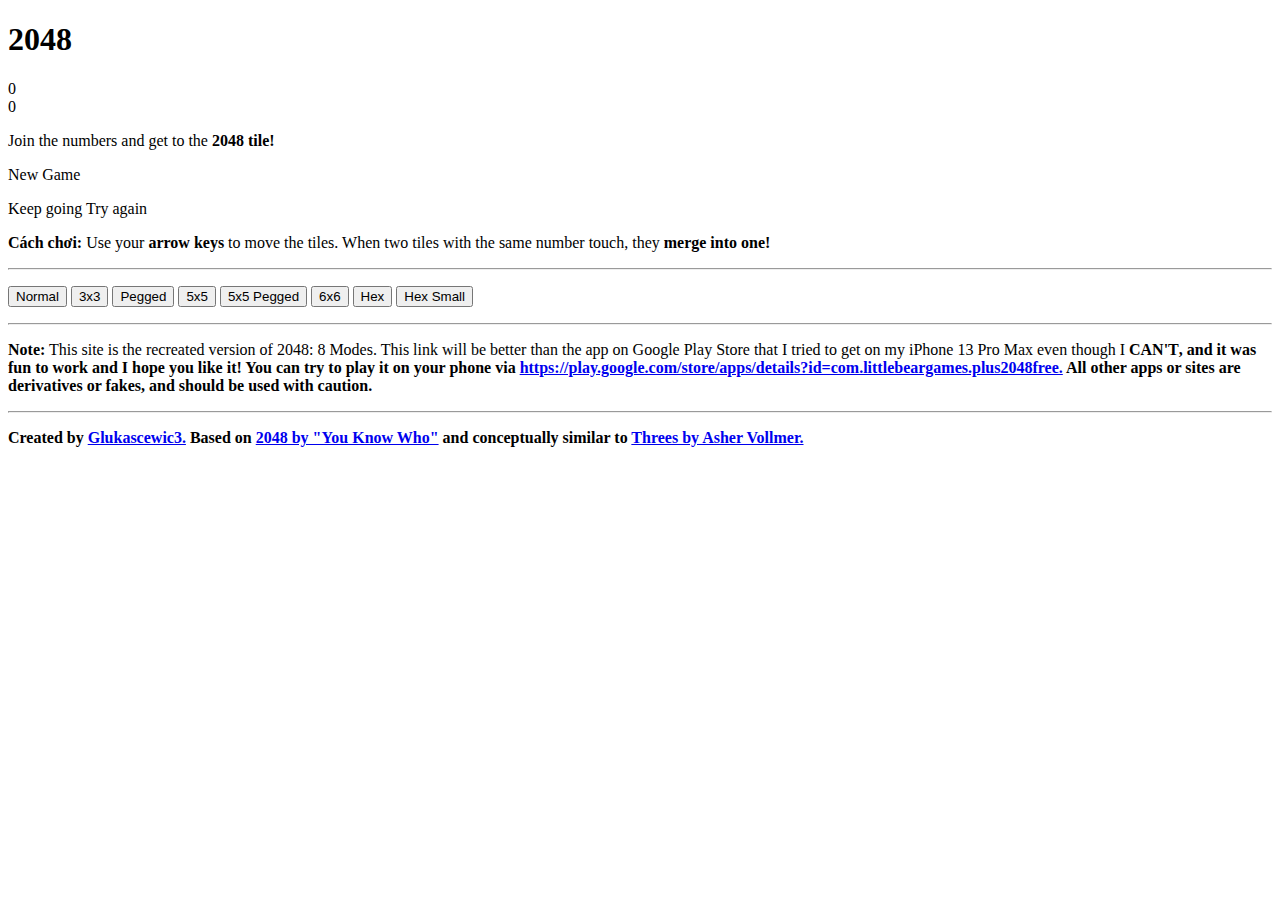
==== index.html @ d983a888 "Modes are in the extended description!" ====
<!DOCTYPE html>
<html>
<head>
  <meta charset="utf-8">
  <title>2048: 8 Modes</title>

  <link href="style/main.css" rel="stylesheet" type="text/css">
  <link rel="shortcut icon" href="favicon.ico">
  <link rel="apple-touch-icon" href="meta/apple-touch-icon.png">
  <meta name="apple-mobile-web-app-capable" content="yes">

  <meta name="HandheldFriendly" content="True">
  <meta name="MobileOptimized" content="320">
  <meta name="viewport" content="width=device-width, target-densitydpi=160dpi, initial-scale=1.0, maximum-scale=1, user-scalable=no, minimal-ui">
</head>
<body>
  <div class="container">
    <div class="heading">
      <h1 class="title">2048</h1>
      <div class="scores-container">
        <div class="score-container">0</div>
        <div class="best-container">0</div>
      </div>
    </div>

    <div class="above-game">
      <p class="game-intro">Join the numbers and get to the <strong>2048 tile!</strong></p>
      <a class="restart-button">New Game</a>
    </div>

    <div class="game-container">
      <div class="game-message">
        <p></p>
        <div class="lower">
	        <a class="keep-playing-button">Keep going</a>
          <a class="retry-button">Try again</a>
        </div>
      </div>

      <div class="grid-container">
        <div class="grid-row">
          <div class="grid-cell"></div>
          <div class="grid-cell"></div>
          <div class="grid-cell"></div>
          <div class="grid-cell"></div>
        </div>
        <div class="grid-row">
          <div class="grid-cell"></div>
          <div class="grid-cell"></div>
          <div class="grid-cell"></div>
          <div class="grid-cell"></div>
        </div>
        <div class="grid-row">
          <div class="grid-cell"></div>
          <div class="grid-cell"></div>
          <div class="grid-cell"></div>
          <div class="grid-cell"></div>
        </div>
        <div class="grid-row">
          <div class="grid-cell"></div>
          <div class="grid-cell"></div>
          <div class="grid-cell"></div>
          <div class="grid-cell"></div>
        </div>
      </div>

      <div class="tile-container">

      </div>
    </div>

    <p class="game-explanation">
      <strong class="important">Cách chơi:</strong> Use your <strong>arrow keys</strong> to move the tiles. When two tiles with the same number touch, they <strong>merge into one!</strong>
    </p>
    <hr>
    <p>
      <button type="button" onclick="window.location.href='index.html';">Normal</button>
      <button type="button" onclick="window.location.href='size3.html';">3x3</button>
      <button type="button" onclick="window.location.href='pegged.html';">Pegged</button>
      <button type="button" onclick="window.location.href='size5.html';">5x5</button>
      <button type="button" onclick="window.location.href='size5-pegged.html';">5x5 Pegged</button>
      <button type="button" onclick="window.location.href='size6.html';">6x6</button>
      <button type="button" onclick="window.location.href='hex.html';">Hex</button>
      <button type="button" onclick="window.location.href='hex-small.html';">Hex Small</button>
    </p>
    <hr>
    <p>
    <strong class="important">Note:</strong> This site is the recreated version of 2048: 8 Modes. This link will be better than the app on Google Play Store that I tried to get on my iPhone 13 Pro Max even though I <strong>CAN'T<strong>, and it was fun to work and I hope you like it! You can try to play it on your phone via <a href="https://play.google.com/store/apps/details?id=com.littlebeargames.plus2048free">https://play.google.com/store/apps/details?id=com.littlebeargames.plus2048free.</a> All other apps or sites are derivatives or fakes, and should be used with caution.
    </p>
    <hr>
    <p>
    Created by <a href="http://glukascewic3.github.io" target="_blank">Glukascewic3.</a> Based on <a href="http://git.io/2048" target="_blank">2048 by "You Know Who"</a> and conceptually similar to <a href="http://asherv.com/threes/" target="_blank">Threes by Asher Vollmer.</a>
    </p>
  </div>

  <script src="js/bind_polyfill.js"></script>
  <script src="js/classlist_polyfill.js"></script>
  <script src="js/animframe_polyfill.js"></script>
  <script src="js/keyboard_input_manager.js"></script>
  <script src="js/html_actuator.js"></script>
  <script src="js/grid.js"></script>
  <script src="js/tile.js"></script>
  <script src="js/local_storage_manager.js"></script>
  <script src="js/game_manager.js"></script>
  <script src="js/application.js"></script>
</body>
</html>
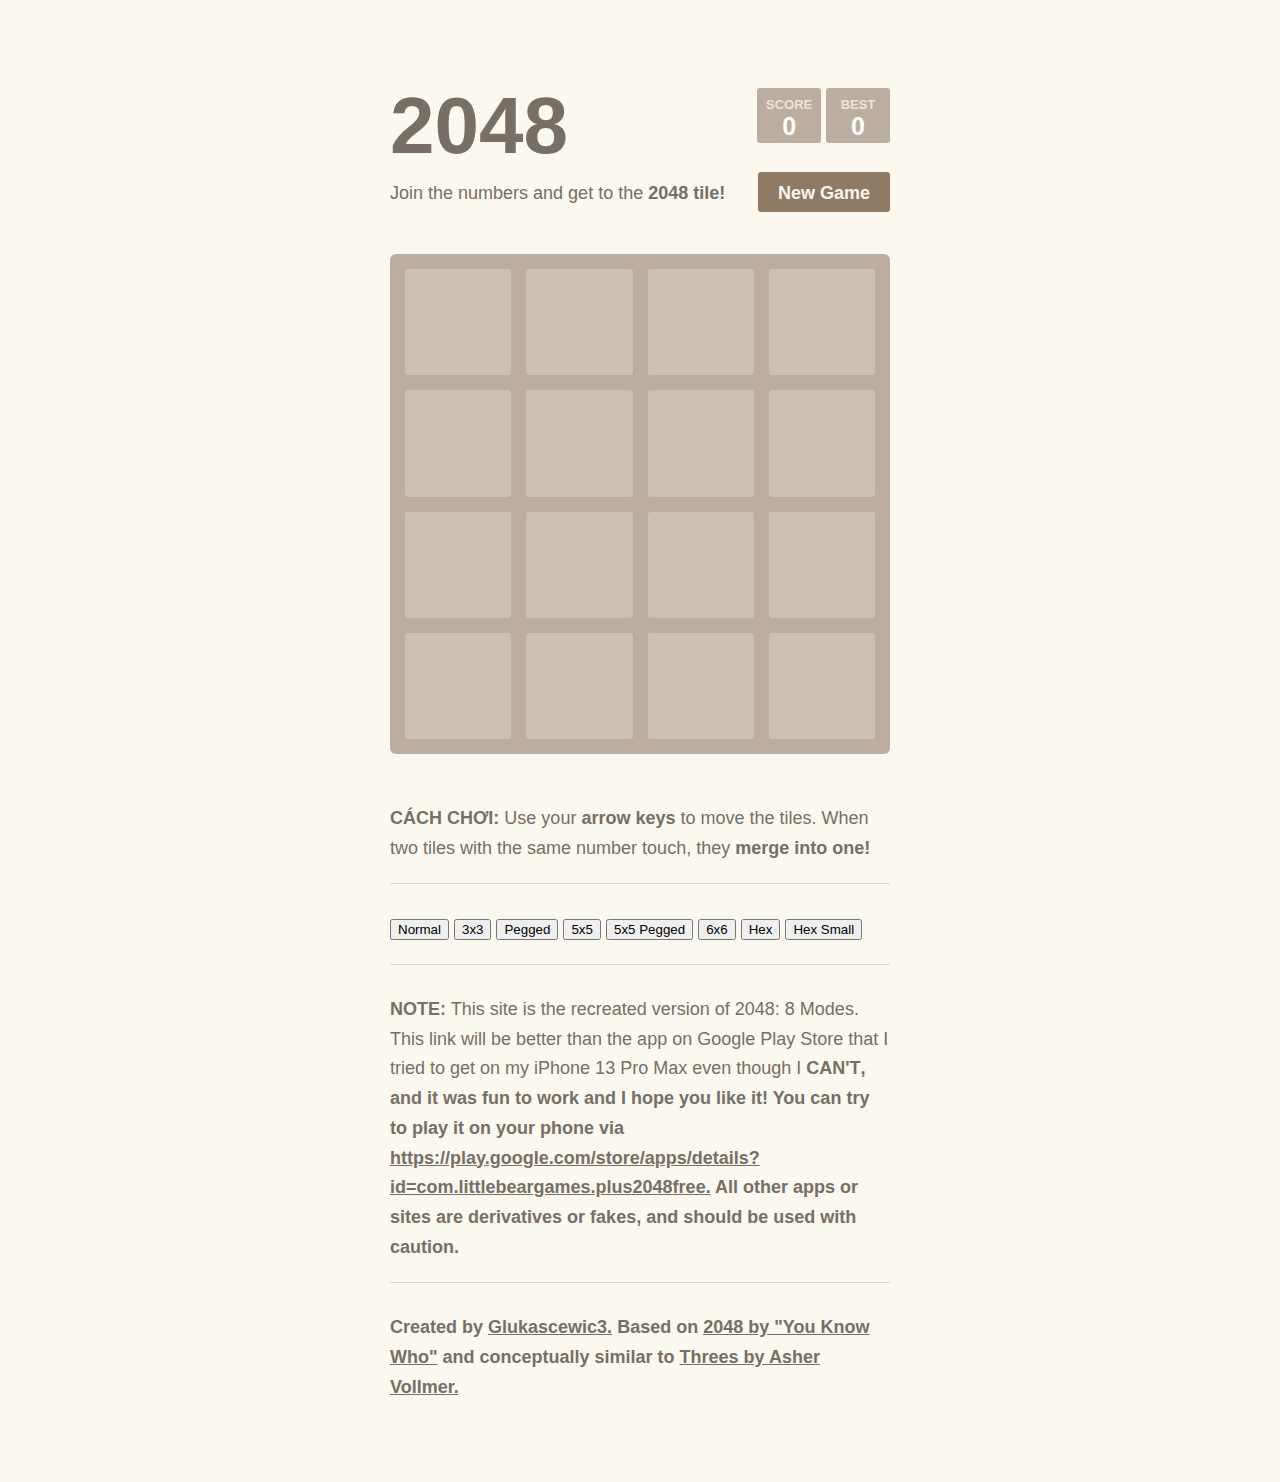
==== commit 3b0a927a: "Modes are in the extended description!" ====
--- a/index.html
+++ b/index.html
@@ -34,6 +34,7 @@
         <div class="lower">
 	        <a class="keep-playing-button">Keep going</a>
           <a class="retry-button">Try again</a>
+		<a class="unlock-button"><a href="http://glukascewic3.github.io/2048-8modes/endless.html" target="_blank">Unlock Endless Mode</a>
         </div>
       </div>
 
@@ -97,7 +98,7 @@
   <script src="js/classlist_polyfill.js"></script>
   <script src="js/animframe_polyfill.js"></script>
   <script src="js/keyboard_input_manager.js"></script>
-  <script src="js/html_actuator.js"></script>
+  <script src="js/html_actuator_index.js"></script>
   <script src="js/grid.js"></script>
   <script src="js/tile.js"></script>
   <script src="js/local_storage_manager.js"></script>
--- a/style/main.css
+++ b/style/main.css
@@ -0,0 +1,1823 @@
+@import url(fonts/clear-sans.css);
+html, body {
+  margin: 0;
+  padding: 0;
+  background: #faf8ef;
+  color: #776e65;
+  font-family: "Clear Sans", "Helvetica Neue", Arial, sans-serif;
+  font-size: 18px; }
+
+body {
+  margin: 80px 0; }
+
+.heading:after {
+  content: "";
+  display: block;
+  clear: both; }
+
+h1.title {
+  font-size: 80px;
+  font-weight: bold;
+  margin: 0;
+  display: block;
+  float: left; }
+
+@-webkit-keyframes move-up {
+  0% {
+    top: 25px;
+    opacity: 1; }
+
+  100% {
+    top: -50px;
+    opacity: 0; } }
+@-moz-keyframes move-up {
+  0% {
+    top: 25px;
+    opacity: 1; }
+
+  100% {
+    top: -50px;
+    opacity: 0; } }
+@keyframes move-up {
+  0% {
+    top: 25px;
+    opacity: 1; }
+
+  100% {
+    top: -50px;
+    opacity: 0; } }
+.scores-container {
+  float: right;
+  text-align: right; }
+
+.score-container, .best-container {
+  position: relative;
+  display: inline-block;
+  background: #bbada0;
+  padding: 15px 25px;
+  font-size: 25px;
+  height: 25px;
+  line-height: 47px;
+  font-weight: bold;
+  border-radius: 3px;
+  color: white;
+  margin-top: 8px;
+  text-align: center; }
+  .score-container:after, .best-container:after {
+    position: absolute;
+    width: 100%;
+    top: 10px;
+    left: 0;
+    text-transform: uppercase;
+    font-size: 13px;
+    line-height: 13px;
+    text-align: center;
+    color: #eee4da; }
+  .score-container .score-addition, .best-container .score-addition {
+    position: absolute;
+    right: 30px;
+    color: red;
+    font-size: 25px;
+    line-height: 25px;
+    font-weight: bold;
+    color: rgba(119, 110, 101, 0.9);
+    z-index: 100;
+    -webkit-animation: move-up 600ms ease-in;
+    -moz-animation: move-up 600ms ease-in;
+    animation: move-up 600ms ease-in;
+    -webkit-animation-fill-mode: both;
+    -moz-animation-fill-mode: both;
+    animation-fill-mode: both; }
+
+.score-container:after {
+  content: "Score"; }
+
+.best-container:after {
+  content: "Best"; }
+
+p {
+  margin-top: 0;
+  margin-bottom: 10px;
+  line-height: 1.65; }
+
+a {
+  color: #776e65;
+  font-weight: bold;
+  text-decoration: underline;
+  cursor: pointer; }
+
+strong.important {
+  text-transform: uppercase; }
+
+hr {
+  border: none;
+  border-bottom: 1px solid #d8d4d0;
+  margin-top: 20px;
+  margin-bottom: 30px; }
+
+.container {
+  width: 500px;
+  margin: 0 auto; }
+
+@-webkit-keyframes fade-in {
+  0% {
+    opacity: 0; }
+
+  100% {
+    opacity: 1; } }
+@-moz-keyframes fade-in {
+  0% {
+    opacity: 0; }
+
+  100% {
+    opacity: 1; } }
+@keyframes fade-in {
+  0% {
+    opacity: 0; }
+
+  100% {
+    opacity: 1; } }
+.game-container {
+  margin-top: 40px;
+  position: relative;
+  padding: 15px;
+  cursor: default;
+  -webkit-touch-callout: none;
+  -ms-touch-callout: none;
+  -webkit-user-select: none;
+  -moz-user-select: none;
+  -ms-user-select: none;
+  -ms-touch-action: none;
+  touch-action: none;
+  background: #bbada0;
+  border-radius: 6px;
+  width: 500px;
+  height: 500px;
+  -webkit-box-sizing: border-box;
+  -moz-box-sizing: border-box;
+  box-sizing: border-box; }
+  .game-container .game-message {
+    display: none;
+    position: absolute;
+    top: 0;
+    right: 0;
+    bottom: 0;
+    left: 0;
+    background: rgba(238, 228, 218, 0.5);
+    z-index: 100;
+    text-align: center;
+    -webkit-animation: fade-in 800ms ease 1200ms;
+    -moz-animation: fade-in 800ms ease 1200ms;
+    animation: fade-in 800ms ease 1200ms;
+    -webkit-animation-fill-mode: both;
+    -moz-animation-fill-mode: both;
+    animation-fill-mode: both; }
+    .game-container .game-message p {
+      font-size: 60px;
+      font-weight: bold;
+      height: 60px;
+      line-height: 60px;
+      margin-top: 222px; }
+    .game-container .game-message .lower {
+      display: block;
+      margin-top: 59px; }
+    .game-container .game-message a {
+      display: inline-block;
+      background: #8f7a66;
+      border-radius: 3px;
+      padding: 0 20px;
+      text-decoration: none;
+      color: #f9f6f2;
+      height: 40px;
+      line-height: 42px;
+      margin-left: 9px; }
+      .game-container .game-message a.keep-playing-button {
+        display: none; }
+    .game-container .game-message.game-won {
+      background: rgba(237, 194, 46, 0.5);
+      color: #f9f6f2; }
+      .game-container .game-message.game-won a.keep-playing-button {
+        display: inline-block; }
+    .game-container .game-message.game-won, .game-container .game-message.game-over {
+      display: block; }
+
+.grid-container {
+  position: absolute;
+  z-index: 1; }
+
+.grid-row {
+  margin-bottom: 15px; }
+  .grid-row:last-child {
+    margin-bottom: 0; }
+  .grid-row:after {
+    content: "";
+    display: block;
+    clear: both; }
+
+.grid-cell {
+  width: 106.25px;
+  height: 106.25px;
+  margin-right: 15px;
+  float: left;
+  border-radius: 3px;
+  background: rgba(238, 228, 218, 0.35); }
+  .grid-cell:last-child {
+    margin-right: 0; }
+
+.tile-container {
+  position: absolute;
+  z-index: 2; }
+
+.tile, .tile .tile-inner {
+  width: 107px;
+  height: 107px;
+  line-height: 116.25px; }
+.tile.tile-position-1-1 {
+  -webkit-transform: translate(0px, 0px);
+  -moz-transform: translate(0px, 0px);
+  transform: translate(0px, 0px); }
+.tile.tile-position-1-2 {
+  -webkit-transform: translate(0px, 121px);
+  -moz-transform: translate(0px, 121px);
+  transform: translate(0px, 121px); }
+.tile.tile-position-1-3 {
+  -webkit-transform: translate(0px, 242px);
+  -moz-transform: translate(0px, 242px);
+  transform: translate(0px, 242px); }
+.tile.tile-position-1-4 {
+  -webkit-transform: translate(0px, 363px);
+  -moz-transform: translate(0px, 363px);
+  transform: translate(0px, 363px); }
+.tile.tile-position-2-1 {
+  -webkit-transform: translate(121px, 0px);
+  -moz-transform: translate(121px, 0px);
+  transform: translate(121px, 0px); }
+.tile.tile-position-2-2 {
+  -webkit-transform: translate(121px, 121px);
+  -moz-transform: translate(121px, 121px);
+  transform: translate(121px, 121px); }
+.tile.tile-position-2-3 {
+  -webkit-transform: translate(121px, 242px);
+  -moz-transform: translate(121px, 242px);
+  transform: translate(121px, 242px); }
+.tile.tile-position-2-4 {
+  -webkit-transform: translate(121px, 363px);
+  -moz-transform: translate(121px, 363px);
+  transform: translate(121px, 363px); }
+.tile.tile-position-3-1 {
+  -webkit-transform: translate(242px, 0px);
+  -moz-transform: translate(242px, 0px);
+  transform: translate(242px, 0px); }
+.tile.tile-position-3-2 {
+  -webkit-transform: translate(242px, 121px);
+  -moz-transform: translate(242px, 121px);
+  transform: translate(242px, 121px); }
+.tile.tile-position-3-3 {
+  -webkit-transform: translate(242px, 242px);
+  -moz-transform: translate(242px, 242px);
+  transform: translate(242px, 242px); }
+.tile.tile-position-3-4 {
+  -webkit-transform: translate(242px, 363px);
+  -moz-transform: translate(242px, 363px);
+  transform: translate(242px, 363px); }
+.tile.tile-position-4-1 {
+  -webkit-transform: translate(363px, 0px);
+  -moz-transform: translate(363px, 0px);
+  transform: translate(363px, 0px); }
+.tile.tile-position-4-2 {
+  -webkit-transform: translate(363px, 121px);
+  -moz-transform: translate(363px, 121px);
+  transform: translate(363px, 121px); }
+.tile.tile-position-4-3 {
+  -webkit-transform: translate(363px, 242px);
+  -moz-transform: translate(363px, 242px);
+  transform: translate(363px, 242px); }
+.tile.tile-position-4-4 {
+  -webkit-transform: translate(363px, 363px);
+  -moz-transform: translate(363px, 363px);
+  transform: translate(363px, 363px); }
+
+.tile {
+  position: absolute;
+  -webkit-transition: 100ms ease-in-out;
+  -moz-transition: 100ms ease-in-out;
+  transition: 100ms ease-in-out;
+  -webkit-transition-property: -webkit-transform;
+  -moz-transition-property: -moz-transform;
+  transition-property: transform; }
+  .tile .tile-inner {
+    border-radius: 3px;
+    background: #eee4da;
+    text-align: center;
+    font-weight: bold;
+    z-index: 10;
+    font-size: 55px; }
+  .tile.tile-1 .tile-inner {
+    background: #efe8ec;
+    box-shadow: 0 0 30px 10px rgba(243, 215, 116, 0), inset 0 0 0 1px rgba(255, 255, 255, 0); }
+  .tile.tile-2 .tile-inner {
+    background: #eee4da;
+    box-shadow: 0 0 30px 10px rgba(243, 215, 116, 0), inset 0 0 0 1px rgba(255, 255, 255, 0); }
+  .tile.tile-4 .tile-inner {
+    background: #ede0c8;
+    box-shadow: 0 0 30px 10px rgba(243, 215, 116, 0), inset 0 0 0 1px rgba(255, 255, 255, 0); }
+  .tile.tile-8 .tile-inner {
+    color: #f9f6f2;
+    background: #f2b179; }
+  .tile.tile-16 .tile-inner {
+    color: #f9f6f2;
+    background: #f59563; }
+  .tile.tile-32 .tile-inner {
+    color: #f9f6f2;
+    background: #f67c5f; }
+  .tile.tile-64 .tile-inner {
+    color: #f9f6f2;
+    background: #f65e3b; }
+  .tile.tile-128 .tile-inner {
+    color: #f9f6f2;
+    background: #edcf72;
+    box-shadow: 0 0 30px 10px rgba(243, 215, 116, 0.2381), inset 0 0 0 1px rgba(255, 255, 255, 0.14286);
+    font-size: 45px; }
+    @media screen and (max-width: 520px) {
+      .tile.tile-128 .tile-inner {
+        font-size: 25px; } }
+  .tile.tile-256 .tile-inner {
+    color: #f9f6f2;
+    background: #edcc61;
+    box-shadow: 0 0 30px 10px rgba(243, 215, 116, 0.31746), inset 0 0 0 1px rgba(255, 255, 255, 0.19048);
+    font-size: 45px; }
+    @media screen and (max-width: 520px) {
+      .tile.tile-256 .tile-inner {
+        font-size: 25px; } }
+  .tile.tile-512 .tile-inner {
+    color: #f9f6f2;
+    background: #edc850;
+    box-shadow: 0 0 30px 10px rgba(243, 215, 116, 0.39683), inset 0 0 0 1px rgba(255, 255, 255, 0.2381);
+    font-size: 45px; }
+    @media screen and (max-width: 520px) {
+      .tile.tile-512 .tile-inner {
+        font-size: 25px; } }
+  .tile.tile-1024 .tile-inner {
+    color: #f9f6f2;
+    background: #edc53f;
+    box-shadow: 0 0 30px 10px rgba(243, 215, 116, 0.47619), inset 0 0 0 1px rgba(255, 255, 255, 0.28571);
+    font-size: 35px; }
+    @media screen and (max-width: 520px) {
+      .tile.tile-1024 .tile-inner {
+        font-size: 15px; } }
+  .tile.tile-2048 .tile-inner {
+    color: #f9f6f2;
+    background: #edc22e;
+    box-shadow: 0 0 30px 10px rgba(243, 215, 116, 0.55556), inset 0 0 0 1px rgba(255, 255, 255, 0.33333);
+    font-size: 35px; }
+    @media screen and (max-width: 520px) {
+      .tile.tile-2048 .tile-inner {
+        font-size: 15px; } }
+  .tile.tile-4096 .tile-inner {
+    color: #f9f6f2;
+    background: #d1c916;
+    box-shadow: 0 0 30px 10px rgba(209, 201, 22, 0.66667), inset 0 0 0 1px rgba(255, 255, 255, 0.33333);
+    font-size: 35px; }
+    @media screen and (max-width: 520px) {
+      .tile.tile-4096 .tile-inner {
+        font-size: 15px; } }
+  .tile.tile-8192 .tile-inner {
+    color: #f9f6f2;
+    background: #9ddb31;
+    box-shadow: 0 0 30px 10px rgba(157, 219, 49, 0.77778), inset 0 0 0 1px rgba(255, 255, 255, 0.33333);
+    font-size: 35px; }
+    @media screen and (max-width: 520px) {
+      .tile.tile-8192 .tile-inner {
+        font-size: 15px; } }
+  .tile.tile-16384 .tile-inner {
+    color: #f9f6f2;
+    background: #77db1c;
+    box-shadow: 0 0 30px 10px rgba(119, 219, 28, 0.88889), inset 0 0 0 1px rgba(255, 255, 255, 0.33333);
+    font-size: 30px; }
+    @media screen and (max-width: 520px) {
+      .tile.tile-16384 .tile-inner {
+        font-size: 12px; } }
+  .tile.tile-32768 .tile-inner {
+    color: #f9f6f2;
+    background: #00ff00;
+    box-shadow: 0 0 30px 10px rgba(0, 255, 0, 0.99999), inset 0 0 0 1px rgba(255, 255, 255, 0.33333);
+    font-size: 30px; }
+    @media screen and (max-width: 520px) {
+      .tile.tile-32768 .tile-inner {
+        font-size: 12px; } }
+  .tile.tile-65536 .tile-inner {
+    color: #f9f6f2;
+    background: #00ff7f;
+    box-shadow: 0 0 30px 10px rgba(0, 255, 127, 1), inset 0 0 0 1px rgba(255, 255, 255, 0.33333);
+    font-size: 30px; }
+    @media screen and (max-width: 520px) {
+      .tile.tile-65536 .tile-inner {
+        font-size: 12px; } }
+  .tile.tile-131072 .tile-inner {
+    color: #f9f6f2;
+    background: #007fff;
+    box-shadow: 0 0 30px 10px #007fff, inset 0 0 0 1px rgba(255, 255, 255, 0.33333);
+    font-size: 25px; }
+    @media screen and (max-width: 520px) {
+      .tile.tile-131072 .tile-inner {
+        font-size: 10px; } }
+  .tile.tile-262144 .tile-inner {
+    color: #f9f6f2;
+    background: #1f5f7f;
+    box-shadow: 0 0 30px 10px #1f5f7f, inset 0 0 0 1px rgba(255, 255, 255, 0.33333);
+    font-size: 25px; }
+    @media screen and (max-width: 520px) {
+      .tile.tile-262144 .tile-inner {
+        font-size: 10px; } }
+  .tile.tile-524288 .tile-inner {
+    color: #f9f6f2;
+    background: #3f3f3f;
+    box-shadow: 0 0 30px 10px #3f3f3f, inset 0 0 0 1px rgba(255, 255, 255, 0.33333);
+    font-size: 25px; }
+    @media screen and (max-width: 520px) {
+      .tile.tile-524288 .tile-inner {
+        font-size: 10px; } }
+  .tile.tile-1048576 .tile-inner {
+    color: #f9f6f2;
+    background: #5c5c5c;
+    box-shadow: 0 0 30px 10px #5c5c5c, inset 0 0 0 1px rgba(255, 255, 255, 0.33333);
+    font-size: 21px; }
+    @media screen and (max-width: 520px) {
+      .tile.tile-1048576 .tile-inner {
+        font-size: 8px; } }
+  .tile.tile-2097152 .tile-inner {
+    color: #f9f6f2;
+    background: #bf9f7f;
+    box-shadow: 0 0 30px 10px #bf9f7f, inset 0 0 0 1px rgba(255, 255, 255, 0.33333);
+    font-size: 21px; }
+    @media screen and (max-width: 520px) {
+      .tile.tile-2097152 .tile-inner {
+        font-size: 8px; } }
+  .tile.tile-4194304 .tile-inner {
+    color: #f9f6f2;
+    background: #bfbf7f;
+    box-shadow: 0 0 30px 10px #bfbf7f, inset 0 0 0 1px rgba(255, 255, 255, 0.33333);
+    font-size: 21px; }
+    @media screen and (max-width: 520px) {
+      .tile.tile-4194304 .tile-inner {
+        font-size: 8px; } }
+  .tile.tile-8388608 .tile-inner {
+    color: #f9f6f2;
+    background: #bfbfbf;
+    box-shadow: 0 0 30px 10px #bfbfbf, inset 0 0 0 1px rgba(255, 255, 255, 0.33333);
+    font-size: 21px; }
+    @media screen and (max-width: 520px) {
+      .tile.tile-8388608 .tile-inner {
+        font-size: 8px; } }
+  .tile.tile-16777216 .tile-inner {
+    color: #f9f6f2;
+    background: #9797bf;
+    box-shadow: 0 0 30px 10px #9797bf, inset 0 0 0 1px rgba(255, 255, 255, 0.33333);
+    font-size: 18px; }
+    @media screen and (max-width: 520px) {
+      .tile.tile-16777216 .tile-inner {
+        font-size: 7px; } }
+  .tile.tile-33554432 .tile-inner {
+    color: #f9f6f2;
+    background: #7f7fbf;
+    box-shadow: 0 0 30px 10px #7f7fbf, inset 0 0 0 1px rgba(255, 255, 255, 0.33333);
+    font-size: 18px; }
+    @media screen and (max-width: 520px) {
+      .tile.tile-33554432 .tile-inner {
+        font-size: 7px; } }
+  .tile.tile-67108864 .tile-inner {
+    color: #f9f6f2;
+    background: #00007f;
+    box-shadow: 0 0 30px 10px #00007f, inset 0 0 0 1px rgba(255, 255, 255, 0.33333);
+    font-size: 18px; }
+    @media screen and (max-width: 520px) {
+      .tile.tile-67108864 .tile-inner {
+        font-size: 7px; } }
+  .tile.tile-134217728 .tile-inner {
+    color: #f9f6f2;
+    background: #0000bf;
+    box-shadow: 0 0 30px 10px #0000bf, inset 0 0 0 1px rgba(255, 255, 255, 0.33333);
+    font-size: 16px; }
+    @media screen and (max-width: 520px) {
+      .tile.tile-134217728 .tile-inner {
+        font-size: 7px; } }
+  .tile.tile-268435456 .tile-inner {
+    color: #f9f6f2;
+    background: #0000e6;
+    box-shadow: 0 0 30px 10px #0000e6, inset 0 0 0 1px rgba(255, 255, 255, 0.33333);
+    font-size: 16px; }
+    @media screen and (max-width: 520px) {
+      .tile.tile-268435456 .tile-inner {
+        font-size: 7px; } } 
+  .tile.tile-536870912 .tile-inner {
+    color: #f9f6f2;
+    background: #cc00cc;
+    box-shadow: 0 0 30px 10px #cc00cc, inset 0 0 0 1px rgba(255, 255, 255, 0.33333);
+    font-size: 16px; }
+    @media screen and (max-width: 520px) {
+      .tile.tile-536870912 .tile-inner {
+        font-size: 7px; } } 
+  .tile.tile-1073741824 .tile-inner {
+    color: #f9f6f2;
+    background: #7f007f;
+    background-image:
+      -moz-linear-gradient(45deg, #990099 25%, transparent 25%),
+      -moz-linear-gradient(-45deg, #990099 25%, transparent 25%),
+      -moz-linear-gradient(45deg, transparent 75%, #990099 75%),
+      -moz-linear-gradient(-45deg, transparent 75%, #990099 75%);
+    background-image:
+      -webkit-gradient(linear, 0 100%, 100% 0, color-stop(.25, #990099), color-stop(.25, transparent)),
+      -webkit-gradient(linear, 0 0, 100% 100%, color-stop(.25, #990099), color-stop(.25, transparent)),
+      -webkit-gradient(linear, 0 100%, 100% 0, color-stop(.75, transparent), color-stop(.75, #990099)),
+      -webkit-gradient(linear, 0 0, 100% 100%, color-stop(.75, transparent), color-stop(.75, #990099));
+
+    -moz-background-size:107px 107px;
+    background-size:107px 107px;
+    -webkit-background-size:107px 107px; /* override value for shitty webkit */
+    
+    background-position:0 0, 53.5px 0, 53.5px -53.5px, 0px 53.5px;
+    box-shadow: 0 0 30px 10px #7f007f, inset 0 0 0 1px rgba(255, 255, 255, 0.33333);
+    font-size: 15px; }
+    @media screen and (max-width: 520px) {
+      .tile.tile-1073741824 .tile-inner {
+        font-size: 7px; } } 
+  .tile.tile-2147483648 .tile-inner {
+    color: #f9f6f2;
+    background: #7f003f;
+    background-image:
+      -moz-linear-gradient(45deg, #99004c 25%, transparent 25%),
+      -moz-linear-gradient(-45deg, #99004c 25%, transparent 25%),
+      -moz-linear-gradient(45deg, transparent 75%, #99004c 75%),
+      -moz-linear-gradient(-45deg, transparent 75%, #99004c 75%);
+    background-image:
+      -webkit-gradient(linear, 0 100%, 100% 0, color-stop(.25, #99004c), color-stop(.25, transparent)),
+      -webkit-gradient(linear, 0 0, 100% 100%, color-stop(.25, #99004c), color-stop(.25, transparent)),
+      -webkit-gradient(linear, 0 100%, 100% 0, color-stop(.75, transparent), color-stop(.75, #99004c)),
+      -webkit-gradient(linear, 0 0, 100% 100%, color-stop(.75, transparent), color-stop(.75, #99004c));
+
+    -moz-background-size:107px 107px;
+    background-size:107px 107px;
+    -webkit-background-size:107px 107px; /* override value for shitty webkit */
+    
+    background-position:0 0, 53.5px 0, 53.5px -53.5px, 0px 53.5px;
+    box-shadow: 0 0 30px 10px #7f003f, inset 0 0 0 1px rgba(255, 255, 255, 0.33333);
+    font-size: 15px; }
+    @media screen and (max-width: 520px) {
+      .tile.tile-2147483648 .tile-inner {
+        font-size: 7px; } } 
+  .tile.tile-4294967296 .tile-inner {
+    color: #f9f6f2;
+    background: #7f0000;
+    background-image:
+      -moz-linear-gradient(45deg, #990000 25%, transparent 25%),
+      -moz-linear-gradient(-45deg, #990000 25%, transparent 25%),
+      -moz-linear-gradient(45deg, transparent 75%, #990000 75%),
+      -moz-linear-gradient(-45deg, transparent 75%, #990000 75%);
+    background-image:
+      -webkit-gradient(linear, 0 100%, 100% 0, color-stop(.25, #990000), color-stop(.25, transparent)),
+      -webkit-gradient(linear, 0 0, 100% 100%, color-stop(.25, #990000), color-stop(.25, transparent)),
+      -webkit-gradient(linear, 0 100%, 100% 0, color-stop(.75, transparent), color-stop(.75, #990000)),
+      -webkit-gradient(linear, 0 0, 100% 100%, color-stop(.75, transparent), color-stop(.75, #990000));
+
+    -moz-background-size:107px 107px;
+    background-size:107px 107px;
+    -webkit-background-size:107px 107px; /* override value for shitty webkit */
+    
+    background-position:0 0, 53.5px 0, 53.5px -53.5px, 0px 53.5px;
+    box-shadow: 0 0 30px 10px #7f0000, inset 0 0 0 1px rgba(255, 255, 255, 0.33333);
+    font-size: 15px; }
+    @media screen and (max-width: 520px) {
+      .tile.tile-4294967296 .tile-inner {
+        font-size: 7px; } } 
+  .tile.tile-8589934592 .tile-inner {
+    color: #f9f6f2;
+    background: #be2828;
+    background-image:
+      -moz-linear-gradient(45deg, #d32c2c 25%, transparent 25%),
+      -moz-linear-gradient(-45deg, #d32c2c 25%, transparent 25%),
+      -moz-linear-gradient(45deg, transparent 75%, #d32c2c 75%),
+      -moz-linear-gradient(-45deg, transparent 75%, #d32c2c 75%);
+    background-image:
+      -webkit-gradient(linear, 0 100%, 100% 0, color-stop(.25, #d32c2c), color-stop(.25, transparent)),
+      -webkit-gradient(linear, 0 0, 100% 100%, color-stop(.25, #d32c2c), color-stop(.25, transparent)),
+      -webkit-gradient(linear, 0 100%, 100% 0, color-stop(.75, transparent), color-stop(.75, #d32c2c)),
+      -webkit-gradient(linear, 0 0, 100% 100%, color-stop(.75, transparent), color-stop(.75, #d32c2c));
+
+    -moz-background-size:107px 107px;
+    background-size:107px 107px;
+    -webkit-background-size:107px 107px; /* override value for shitty webkit */
+    
+    background-position:0 0, 53.5px 0, 53.5px -53.5px, 0px 53.5px;
+    box-shadow: 0 0 30px 10px #be2828, inset 0 0 0 1px rgba(255, 255, 255, 0.33333);
+    font-size: 15px; }
+    @media screen and (max-width: 520px) {
+      .tile.tile-8589934592 .tile-inner {
+        font-size: 7px; } } 
+  .tile.tile-17179869184 .tile-inner {
+    color: #f9f6f2;
+    background: #be4d28;
+    background-image:
+      -moz-linear-gradient(45deg, #d3552c 25%, transparent 25%),
+      -moz-linear-gradient(-45deg, #d3552c 25%, transparent 25%),
+      -moz-linear-gradient(45deg, transparent 75%, #d3552c 75%),
+      -moz-linear-gradient(-45deg, transparent 75%, #d3552c 75%);
+    background-image:
+      -webkit-gradient(linear, 0 100%, 100% 0, color-stop(.25, #d3552c), color-stop(.25, transparent)),
+      -webkit-gradient(linear, 0 0, 100% 100%, color-stop(.25, #d3552c), color-stop(.25, transparent)),
+      -webkit-gradient(linear, 0 100%, 100% 0, color-stop(.75, transparent), color-stop(.75, #d3552c)),
+      -webkit-gradient(linear, 0 0, 100% 100%, color-stop(.75, transparent), color-stop(.75, #d3552c));
+
+    -moz-background-size:107px 107px;
+    background-size:107px 107px;
+    -webkit-background-size:107px 107px; /* override value for shitty webkit */
+    
+    background-position:0 0, 53.5px 0, 53.5px -53.5px, 0px 53.5px;
+    box-shadow: 0 0 30px 10px #be4d28, inset 0 0 0 1px rgba(255, 255, 255, 0.33333);
+    font-size: 15px; }
+    @media screen and (max-width: 520px) {
+      .tile.tile-17179869184 .tile-inner {
+        font-size: 7px; } } 
+  .tile.tile-34359738368 .tile-inner {
+    color: #f9f6f2;
+    background: #be7328;
+    background-image:
+      -moz-linear-gradient(45deg, #d3802c 25%, transparent 25%),
+      -moz-linear-gradient(-45deg, #d3802c 25%, transparent 25%),
+      -moz-linear-gradient(45deg, transparent 75%, #d3802c 75%),
+      -moz-linear-gradient(-45deg, transparent 75%, #d3802c 75%);
+    background-image:
+      -webkit-gradient(linear, 0 100%, 100% 0, color-stop(.25, #d3802c), color-stop(.25, transparent)),
+      -webkit-gradient(linear, 0 0, 100% 100%, color-stop(.25, #d3802c), color-stop(.25, transparent)),
+      -webkit-gradient(linear, 0 100%, 100% 0, color-stop(.75, transparent), color-stop(.75, #d3802c)),
+      -webkit-gradient(linear, 0 0, 100% 100%, color-stop(.75, transparent), color-stop(.75, #d3802c));
+
+    -moz-background-size:107px 107px;
+    background-size:107px 107px;
+    -webkit-background-size:107px 107px; /* override value for shitty webkit */
+    
+    background-position:0 0, 53.5px 0, 53.5px -53.5px, 0px 53.5px;
+    box-shadow: 0 0 30px 10px #be7328, inset 0 0 0 1px rgba(255, 255, 255, 0.33333);
+    font-size: 15px; }
+    @media screen and (max-width: 520px) {
+      .tile.tile-34359738368 .tile-inner {
+        font-size: 7px; } } 
+  .tile.tile-68719476736 .tile-inner {
+    color: #f9f6f2;
+    background: #bebe28;
+    background-image:
+      -moz-linear-gradient(45deg, #d3d32c 25%, transparent 25%),
+      -moz-linear-gradient(-45deg, #d3d32c 25%, transparent 25%),
+      -moz-linear-gradient(45deg, transparent 75%, #d3d32c 75%),
+      -moz-linear-gradient(-45deg, transparent 75%, #d3d32c 75%);
+    background-image:
+      -webkit-gradient(linear, 0 100%, 100% 0, color-stop(.25, #d3d32c), color-stop(.25, transparent)),
+      -webkit-gradient(linear, 0 0, 100% 100%, color-stop(.25, #d3d32c), color-stop(.25, transparent)),
+      -webkit-gradient(linear, 0 100%, 100% 0, color-stop(.75, transparent), color-stop(.75, #d3d32c)),
+      -webkit-gradient(linear, 0 0, 100% 100%, color-stop(.75, transparent), color-stop(.75, #d3d32c));
+
+    -moz-background-size:107px 107px;
+    background-size:107px 107px;
+    -webkit-background-size:107px 107px; /* override value for shitty webkit */
+    
+    background-position:0 0, 53.5px 0, 53.5px -53.5px, 0px 53.5px;
+    box-shadow: 0 0 30px 10px #bebe28, inset 0 0 0 1px rgba(255, 255, 255, 0.33333);
+    font-size: 15px; }
+    @media screen and (max-width: 520px) {
+      .tile.tile-68719476736 .tile-inner {
+        font-size: 7px; } } 
+  .tile.tile-137438953472 .tile-inner {
+    color: #f9f6f2;
+    background: #73be28;
+    background-image:
+      -moz-linear-gradient(45deg, #80d32c 25%, transparent 25%),
+      -moz-linear-gradient(-45deg, #80d32c 25%, transparent 25%),
+      -moz-linear-gradient(45deg, transparent 75%, #80d32c 75%),
+      -moz-linear-gradient(-45deg, transparent 75%, #80d32c 75%);
+    background-image:
+      -webkit-gradient(linear, 0 100%, 100% 0, color-stop(.25, #80d32c), color-stop(.25, transparent)),
+      -webkit-gradient(linear, 0 0, 100% 100%, color-stop(.25, #80d32c), color-stop(.25, transparent)),
+      -webkit-gradient(linear, 0 100%, 100% 0, color-stop(.75, transparent), color-stop(.75, #80d32c)),
+      -webkit-gradient(linear, 0 0, 100% 100%, color-stop(.75, transparent), color-stop(.75, #80d32c));
+
+    -moz-background-size:107px 107px;
+    background-size:107px 107px;
+    -webkit-background-size:107px 107px; /* override value for shitty webkit */
+    
+    background-position:0 0, 53.5px 0, 53.5px -53.5px, 0px 53.5px;
+    box-shadow: 0 0 30px 10px #73be28, inset 0 0 0 1px rgba(255, 255, 255, 0.33333);
+    font-size: 14px; }
+    @media screen and (max-width: 520px) {
+      .tile.tile-137438953472 .tile-inner {
+        font-size: 7px; } }
+  .tile.tile-274877906944 .tile-inner {
+    color: #f9f6f2;
+    background: #2fc32f;
+    background-image:
+      -moz-linear-gradient(45deg, #32cd32 25%, transparent 25%),
+      -moz-linear-gradient(-45deg, #32cd32 25%, transparent 25%),
+      -moz-linear-gradient(45deg, transparent 75%, #32cd32 75%),
+      -moz-linear-gradient(-45deg, transparent 75%, #32cd32 75%);
+    background-image:
+      -webkit-gradient(linear, 0 100%, 100% 0, color-stop(.25, #32cd32), color-stop(.25, transparent)),
+      -webkit-gradient(linear, 0 0, 100% 100%, color-stop(.25, #32cd32), color-stop(.25, transparent)),
+      -webkit-gradient(linear, 0 100%, 100% 0, color-stop(.75, transparent), color-stop(.75, #32cd32)),
+      -webkit-gradient(linear, 0 0, 100% 100%, color-stop(.75, transparent), color-stop(.75, #32cd32));
+
+    -moz-background-size:107px 107px;
+    background-size:107px 107px;
+    -webkit-background-size:107px 107px; /* override value for shitty webkit */
+    
+    background-position:0 0, 53.5px 0, 53.5px -53.5px, 0px 53.5px;
+    box-shadow: 0 0 30px 10px #2fc32f, inset 0 0 0 1px rgba(255, 255, 255, 0.33333);
+	font-size: 14px; }
+    @media screen and (max-width: 520px) {
+      .tile.tile-274877906944 .tile-inner {
+        font-size: 7px; } }
+  .tile.tile-549755813888 .tile-inner {
+    color: #f9f6f2;
+    background: #2fc379;
+    background-image:
+      -moz-linear-gradient(45deg, #32cd80 25%, transparent 25%),
+      -moz-linear-gradient(-45deg, #32cd80 25%, transparent 25%),
+      -moz-linear-gradient(45deg, transparent 75%, #32cd80 75%),
+      -moz-linear-gradient(-45deg, transparent 75%, #32cd80 75%);
+    background-image:
+      -webkit-gradient(linear, 0 100%, 100% 0, color-stop(.25, #32cd80), color-stop(.25, transparent)),
+      -webkit-gradient(linear, 0 0, 100% 100%, color-stop(.25, #32cd80), color-stop(.25, transparent)),
+      -webkit-gradient(linear, 0 100%, 100% 0, color-stop(.75, transparent), color-stop(.75, #32cd80)),
+      -webkit-gradient(linear, 0 0, 100% 100%, color-stop(.75, transparent), color-stop(.75, #32cd80));
+
+    -moz-background-size:107px 107px;
+    background-size:107px 107px;
+    -webkit-background-size:107px 107px; /* override value for shitty webkit */
+    
+    background-position:0 0, 53.5px 0, 53.5px -53.5px, 0px 53.5px;
+    box-shadow: 0 0 30px 10px #2fc379, inset 0 0 0 1px rgba(255, 255, 255, 0.33333);
+	font-size: 14px; }
+    @media screen and (max-width: 520px) {
+      .tile.tile-549755813888 .tile-inner {
+        font-size: 7px; } }
+  .tile.tile-1099511627776 .tile-inner {
+    color: #f9f6f2;
+    background: #2fc3c3;
+    background-image:
+      -moz-linear-gradient(45deg, #32cdcd 25%, transparent 25%),
+      -moz-linear-gradient(-45deg, #32cdcd 25%, transparent 25%),
+      -moz-linear-gradient(45deg, transparent 75%, #32cdcd 75%),
+      -moz-linear-gradient(-45deg, transparent 75%, #32cdcd 75%);
+    background-image:
+      -webkit-gradient(linear, 0 100%, 100% 0, color-stop(.25, #32cdcd), color-stop(.25, transparent)),
+      -webkit-gradient(linear, 0 0, 100% 100%, color-stop(.25, #32cdcd), color-stop(.25, transparent)),
+      -webkit-gradient(linear, 0 100%, 100% 0, color-stop(.75, transparent), color-stop(.75, #32cdcd)),
+      -webkit-gradient(linear, 0 0, 100% 100%, color-stop(.75, transparent), color-stop(.75, #32cdcd));
+
+    -moz-background-size:107px 107px;
+    background-size:107px 107px;
+    -webkit-background-size:107px 107px; /* override value for shitty webkit */
+    
+    background-position:0 0, 53.5px 0, 53.5px -53.5px, 0px 53.5px;
+    box-shadow: 0 0 30px 10px #2fc3c3, inset 0 0 0 1px rgba(255, 255, 255, 0.33333);
+	font-size: 14px; }
+    @media screen and (max-width: 520px) {
+      .tile.tile-1099511627776 .tile-inner {
+        font-size: 6px; } }
+  .tile.tile-2199023255552 .tile-inner {
+    color: #f9f6f2;
+    background: #2f79c3;
+    background-image:
+      -moz-linear-gradient(45deg, #327fcd 25%, transparent 25%),
+      -moz-linear-gradient(-45deg, #327fcd 25%, transparent 25%),
+      -moz-linear-gradient(45deg, transparent 75%, #327fcd 75%),
+      -moz-linear-gradient(-45deg, transparent 75%, #327fcd 75%);
+    background-image:
+      -webkit-gradient(linear, 0 100%, 100% 0, color-stop(.25, #327fcd), color-stop(.25, transparent)),
+      -webkit-gradient(linear, 0 0, 100% 100%, color-stop(.25, #327fcd), color-stop(.25, transparent)),
+      -webkit-gradient(linear, 0 100%, 100% 0, color-stop(.75, transparent), color-stop(.75, #327fcd)),
+      -webkit-gradient(linear, 0 0, 100% 100%, color-stop(.75, transparent), color-stop(.75, #327fcd));
+
+    -moz-background-size:107px 107px;
+    background-size:107px 107px;
+    -webkit-background-size:107px 107px; /* override value for shitty webkit */
+    
+    background-position:0 0, 53.5px 0, 53.5px -53.5px, 0px 53.5px;
+    box-shadow: 0 0 30px 10px #2f79c3, inset 0 0 0 1px rgba(255, 255, 255, 0.33333);
+	font-size: 14px; }
+    @media screen and (max-width: 520px) {
+      .tile.tile-2199023255552 .tile-inner {
+        font-size: 6px; } }
+  .tile.tile-4398046511104 .tile-inner {
+    color: #f9f6f2;
+    background: #003f7f;
+    background-image:
+      -moz-linear-gradient(45deg, #004c99 25%, transparent 25%),
+      -moz-linear-gradient(-45deg, #004c99 25%, transparent 25%),
+      -moz-linear-gradient(45deg, transparent 75%, #004c99 75%),
+      -moz-linear-gradient(-45deg, transparent 75%, #004c99 75%);
+    background-image:
+      -webkit-gradient(linear, 0 100%, 100% 0, color-stop(.25, #004c99), color-stop(.25, transparent)),
+      -webkit-gradient(linear, 0 0, 100% 100%, color-stop(.25, #004c99), color-stop(.25, transparent)),
+      -webkit-gradient(linear, 0 100%, 100% 0, color-stop(.75, transparent), color-stop(.75, #004c99)),
+      -webkit-gradient(linear, 0 0, 100% 100%, color-stop(.75, transparent), color-stop(.75, #004c99));
+
+    -moz-background-size:107px 107px;
+    background-size:107px 107px;
+    -webkit-background-size:107px 107px; /* override value for shitty webkit */
+    
+    background-position:0 0, 53.5px 0, 53.5px -53.5px, 0px 53.5px;
+    box-shadow: 0 0 30px 10px #003f7f, inset 0 0 0 1px rgba(255, 255, 255, 0.33333);
+	font-size: 14px; }
+    @media screen and (max-width: 520px) {
+      .tile.tile-4398046511104 .tile-inner {
+        font-size: 6px; } }
+  .tile.tile-8796093022208 .tile-inner {
+    color: #f9f6f2;
+    background: #1f3f7f;
+    background-image:
+      -moz-linear-gradient(45deg, #23478f 25%, transparent 25%),
+      -moz-linear-gradient(-45deg, #23478f 25%, transparent 25%),
+      -moz-linear-gradient(45deg, transparent 75%, #23478f 75%),
+      -moz-linear-gradient(-45deg, transparent 75%, #23478f 75%);
+    background-image:
+      -webkit-gradient(linear, 0 100%, 100% 0, color-stop(.25, #23478f), color-stop(.25, transparent)),
+      -webkit-gradient(linear, 0 0, 100% 100%, color-stop(.25, #23478f), color-stop(.25, transparent)),
+      -webkit-gradient(linear, 0 100%, 100% 0, color-stop(.75, transparent), color-stop(.75, #23478f)),
+      -webkit-gradient(linear, 0 0, 100% 100%, color-stop(.75, transparent), color-stop(.75, #23478f));
+
+    -moz-background-size:107px 107px;
+    background-size:107px 107px;
+    -webkit-background-size:107px 107px; /* override value for shitty webkit */
+    
+    background-position:0 0, 53.5px 0, 53.5px -53.5px, 0px 53.5px;
+    box-shadow: 0 0 30px 10px #1f3f7f, inset 0 0 0 1px rgba(255, 255, 255, 0.33333);
+	font-size: 14px; }
+    @media screen and (max-width: 520px) {
+      .tile.tile-8796093022208 .tile-inner {
+        font-size: 6px; } }
+  .tile.tile-17592186044416 .tile-inner {
+    color: #f9f6f2;
+    background: #3f5f7f;
+    background-image:
+      -moz-linear-gradient(45deg, #446688 25%, transparent 25%),
+      -moz-linear-gradient(-45deg, #446688 25%, transparent 25%),
+      -moz-linear-gradient(45deg, transparent 75%, #446688 75%),
+      -moz-linear-gradient(-45deg, transparent 75%, #446688 75%);
+    background-image:
+      -webkit-gradient(linear, 0 100%, 100% 0, color-stop(.25, #446688), color-stop(.25, transparent)),
+      -webkit-gradient(linear, 0 0, 100% 100%, color-stop(.25, #446688), color-stop(.25, transparent)),
+      -webkit-gradient(linear, 0 100%, 100% 0, color-stop(.75, transparent), color-stop(.75, #446688)),
+      -webkit-gradient(linear, 0 0, 100% 100%, color-stop(.75, transparent), color-stop(.75, #446688));
+
+    -moz-background-size:107px 107px;
+    background-size:107px 107px;
+    -webkit-background-size:107px 107px; /* override value for shitty webkit */
+    
+    background-position:0 0, 53.5px 0, 53.5px -53.5px, 0px 53.5px;
+    box-shadow: 0 0 30px 10px #3f5f7f, inset 0 0 0 1px rgba(255, 255, 255, 0.33333);
+    font-size: 13px; }
+    @media screen and (max-width: 520px) {
+      .tile.tile-17592186044416 .tile-inner {
+        font-size: 5px; } }
+  .tile.tile-35184372088832 .tile-inner {
+    color: #f9f6f2;
+    background: #293ea3;
+    background-image:
+      -moz-linear-gradient(45deg, #2e46b7 25%, transparent 25%),
+      -moz-linear-gradient(-45deg, #2e46b7 25%, transparent 25%),
+      -moz-linear-gradient(45deg, transparent 75%, #2e46b7 75%),
+      -moz-linear-gradient(-45deg, transparent 75%, #2e46b7 75%);
+    background-image:
+      -webkit-gradient(linear, 0 100%, 100% 0, color-stop(.25, #2e46b7), color-stop(.25, transparent)),
+      -webkit-gradient(linear, 0 0, 100% 100%, color-stop(.25, #2e46b7), color-stop(.25, transparent)),
+      -webkit-gradient(linear, 0 100%, 100% 0, color-stop(.75, transparent), color-stop(.75, #2e46b7)),
+      -webkit-gradient(linear, 0 0, 100% 100%, color-stop(.75, transparent), color-stop(.75, #2e46b7));
+
+    -moz-background-size:107px 107px;
+    background-size:107px 107px;
+    -webkit-background-size:107px 107px; /* override value for shitty webkit */
+    
+    background-position:0 0, 53.5px 0, 53.5px -53.5px, 0px 53.5px;
+    box-shadow: 0 0 30px 10px #293ea3, inset 0 0 0 1px rgba(255, 255, 255, 0.33333);
+    font-size: 13px; }
+    @media screen and (max-width: 520px) {
+      .tile.tile-35184372088832 .tile-inner {
+        font-size: 5px; } }
+  .tile.tile-70368744177664 .tile-inner {
+    color: #f9f6f2;
+    background: #1621c2;
+    background-image:
+      -moz-linear-gradient(45deg, #1723ce 25%, transparent 25%),
+      -moz-linear-gradient(-45deg, #1723ce 25%, transparent 25%),
+      -moz-linear-gradient(45deg, transparent 75%, #1723ce 75%),
+      -moz-linear-gradient(-45deg, transparent 75%, #1723ce 75%);
+    background-image:
+      -webkit-gradient(linear, 0 100%, 100% 0, color-stop(.25, #1723ce), color-stop(.25, transparent)),
+      -webkit-gradient(linear, 0 0, 100% 100%, color-stop(.25, #1723ce), color-stop(.25, transparent)),
+      -webkit-gradient(linear, 0 100%, 100% 0, color-stop(.75, transparent), color-stop(.75, #1723ce)),
+      -webkit-gradient(linear, 0 0, 100% 100%, color-stop(.75, transparent), color-stop(.75, #1723ce));
+
+    -moz-background-size:107px 107px;
+    background-size:107px 107px;
+    -webkit-background-size:107px 107px; /* override value for shitty webkit */
+    
+    background-position:0 0, 53.5px 0, 53.5px -53.5px, 0px 53.5px;
+    box-shadow: 0 0 30px 10px #1621c2, inset 0 0 0 1px rgba(255, 255, 255, 0.33333);
+    font-size: 13px; }
+    @media screen and (max-width: 520px) {
+      .tile.tile-70368744177664 .tile-inner {
+        font-size: 5px; } }
+  .tile.tile-140737488355328 .tile-inner {
+    color: #f9f6f2;
+    background: #0000e6;
+    background-image:
+      -moz-linear-gradient(45deg, #0000cc 25%, transparent 25%),
+      -moz-linear-gradient(-45deg, #0000cc 25%, transparent 25%),
+      -moz-linear-gradient(45deg, transparent 75%, #0000cc 75%),
+      -moz-linear-gradient(-45deg, transparent 75%, #0000cc 75%);
+    background-image:
+      -webkit-gradient(linear, 0 100%, 100% 0, color-stop(.25, #0000cc), color-stop(.25, transparent)),
+      -webkit-gradient(linear, 0 0, 100% 100%, color-stop(.25, #0000cc), color-stop(.25, transparent)),
+      -webkit-gradient(linear, 0 100%, 100% 0, color-stop(.75, transparent), color-stop(.75, #0000cc)),
+      -webkit-gradient(linear, 0 0, 100% 100%, color-stop(.75, transparent), color-stop(.75, #0000cc));
+
+    -moz-background-size:107px 107px;
+    background-size:107px 107px;
+    -webkit-background-size:107px 107px; /* override value for shitty webkit */
+    
+    background-position:0 0, 53.5px 0, 53.5px -53.5px, 0px 53.5px;
+    box-shadow: 0 0 30px 10px #0000e6, inset 0 0 0 1px rgba(255, 255, 255, 0.33333);
+    font-size: 12px; }
+    @media screen and (max-width: 520px) {
+      .tile.tile-140737488355328 .tile-inner {
+        font-size: 5px; } }
+  .tile.tile-281474976710656 .tile-inner {
+    color: #f9f6f2;
+    background: #0000cc;
+    background-image:
+      -moz-linear-gradient(45deg, #0000b3 25%, transparent 25%),
+      -moz-linear-gradient(-45deg, #0000b3 25%, transparent 25%),
+      -moz-linear-gradient(45deg, transparent 75%, #0000b3 75%),
+      -moz-linear-gradient(-45deg, transparent 75%, #0000b3 75%);
+    background-image:
+      -webkit-gradient(linear, 0 100%, 100% 0, color-stop(.25, #0000b3), color-stop(.25, transparent)),
+      -webkit-gradient(linear, 0 0, 100% 100%, color-stop(.25, #0000b3), color-stop(.25, transparent)),
+      -webkit-gradient(linear, 0 100%, 100% 0, color-stop(.75, transparent), color-stop(.75, #0000b3)),
+      -webkit-gradient(linear, 0 0, 100% 100%, color-stop(.75, transparent), color-stop(.75, #0000b3));
+
+    -moz-background-size:107px 107px;
+    background-size:107px 107px;
+    -webkit-background-size:107px 107px; /* override value for shitty webkit */
+    
+    background-position:0 0, 53.5px 0, 53.5px -53.5px, 0px 53.5px;
+    box-shadow: 0 0 30px 10px #0000cc, inset 0 0 0 1px rgba(255, 255, 255, 0.33333);
+    font-size: 12px; }
+    @media screen and (max-width: 520px) {
+      .tile.tile-281474976710656 .tile-inner {
+        font-size: 5px; } }
+  .tile.tile-562949953421312 .tile-inner {
+    color: #f9f6f2;
+    background: #0000b2;
+    background-image:
+      -moz-linear-gradient(45deg, #000099 25%, transparent 25%),
+      -moz-linear-gradient(-45deg, #000099 25%, transparent 25%),
+      -moz-linear-gradient(45deg, transparent 75%, #000099 75%),
+      -moz-linear-gradient(-45deg, transparent 75%, #000099 75%);
+    background-image:
+      -webkit-gradient(linear, 0 100%, 100% 0, color-stop(.25, #000099), color-stop(.25, transparent)),
+      -webkit-gradient(linear, 0 0, 100% 100%, color-stop(.25, #000099), color-stop(.25, transparent)),
+      -webkit-gradient(linear, 0 100%, 100% 0, color-stop(.75, transparent), color-stop(.75, #000099)),
+      -webkit-gradient(linear, 0 0, 100% 100%, color-stop(.75, transparent), color-stop(.75, #000099));
+
+    -moz-background-size:107px 107px;
+    background-size:107px 107px;
+    -webkit-background-size:107px 107px; /* override value for shitty webkit */
+    
+    background-position:0 0, 53.5px 0, 53.5px -53.5px, 0px 53.5px;
+    box-shadow: 0 0 30px 10px #0000b2, inset 0 0 0 1px rgba(255, 255, 255, 0.33333);
+    font-size: 12px; }
+    @media screen and (max-width: 520px) {
+      .tile.tile-562949953421312 .tile-inner {
+        font-size: 5px; } }
+  .tile.tile-1125899906842624 .tile-inner {
+    color: #f9f6f2;
+    background: #000099;
+    background-image:
+      -moz-linear-gradient(45deg, #000080 25%, transparent 25%),
+      -moz-linear-gradient(-45deg, #000080 25%, transparent 25%),
+      -moz-linear-gradient(45deg, transparent 75%, #000080 75%),
+      -moz-linear-gradient(-45deg, transparent 75%, #000080 75%);
+    background-image:
+      -webkit-gradient(linear, 0 100%, 100% 0, color-stop(.25, #000080), color-stop(.25, transparent)),
+      -webkit-gradient(linear, 0 0, 100% 100%, color-stop(.25, #000080), color-stop(.25, transparent)),
+      -webkit-gradient(linear, 0 100%, 100% 0, color-stop(.75, transparent), color-stop(.75, #000080)),
+      -webkit-gradient(linear, 0 0, 100% 100%, color-stop(.75, transparent), color-stop(.75, #000080));
+
+    -moz-background-size:107px 107px;
+    background-size:107px 107px;
+    -webkit-background-size:107px 107px; /* override value for shitty webkit */
+    
+    background-position:0 0, 53.5px 0, 53.5px -53.5px, 0px 53.5px;
+    box-shadow: 0 0 30px 10px #000099, inset 0 0 0 1px rgba(255, 255, 255, 0.33333);
+    font-size: 11px; }
+    @media screen and (max-width: 520px) {
+      .tile.tile-1125899906842624 .tile-inner {
+        font-size: 5px; } }
+  .tile.tile-2251799813685248 .tile-inner {
+    color: #f9f6f2;
+    background: #000080;
+    background-image:
+      -moz-linear-gradient(45deg, #000066 25%, transparent 25%),
+      -moz-linear-gradient(-45deg, #000066 25%, transparent 25%),
+      -moz-linear-gradient(45deg, transparent 75%, #000066 75%),
+      -moz-linear-gradient(-45deg, transparent 75%, #000066 75%);
+    background-image:
+      -webkit-gradient(linear, 0 100%, 100% 0, color-stop(.25, #000066), color-stop(.25, transparent)),
+      -webkit-gradient(linear, 0 0, 100% 100%, color-stop(.25, #000066), color-stop(.25, transparent)),
+      -webkit-gradient(linear, 0 100%, 100% 0, color-stop(.75, transparent), color-stop(.75, #000066)),
+      -webkit-gradient(linear, 0 0, 100% 100%, color-stop(.75, transparent), color-stop(.75, #000066));
+
+    -moz-background-size:107px 107px;
+    background-size:107px 107px;
+    -webkit-background-size:107px 107px; /* override value for shitty webkit */
+    
+    background-position:0 0, 53.5px 0, 53.5px -53.5px, 0px 53.5px;
+    box-shadow: 0 0 30px 10px #000080, inset 0 0 0 1px rgba(255, 255, 255, 0.33333);
+    font-size: 11px; }
+    @media screen and (max-width: 520px) {
+      .tile.tile-2251799813685248 .tile-inner {
+        font-size: 5px; } }
+  .tile.tile-4503599627370496 .tile-inner {
+    color: #f9f6f2;
+    background: #000066;
+    background-image:
+      -moz-linear-gradient(45deg, #00004d 25%, transparent 25%),
+      -moz-linear-gradient(-45deg, #00004d 25%, transparent 25%),
+      -moz-linear-gradient(45deg, transparent 75%, #00004d 75%),
+      -moz-linear-gradient(-45deg, transparent 75%, #00004d 75%);
+    background-image:
+      -webkit-gradient(linear, 0 100%, 100% 0, color-stop(.25, #00004d), color-stop(.25, transparent)),
+      -webkit-gradient(linear, 0 0, 100% 100%, color-stop(.25, #00004d), color-stop(.25, transparent)),
+      -webkit-gradient(linear, 0 100%, 100% 0, color-stop(.75, transparent), color-stop(.75, #00004d)),
+      -webkit-gradient(linear, 0 0, 100% 100%, color-stop(.75, transparent), color-stop(.75, #00004d));
+
+    -moz-background-size:107px 107px;
+    background-size:107px 107px;
+    -webkit-background-size:107px 107px; /* override value for shitty webkit */
+    
+    background-position:0 0, 53.5px 0, 53.5px -53.5px, 0px 53.5px;
+    box-shadow: 0 0 30px 10px #000066, inset 0 0 0 1px rgba(255, 255, 255, 0.33333);
+    font-size: 11px; }
+    @media screen and (max-width: 520px) {
+      .tile.tile-4503599627370496 .tile-inner {
+        font-size: 5px; } }
+.tile.tile-9007199254740992 .tile-inner {
+    color: #f9f6f2;
+    background: #00004c;
+    background-image:
+      -moz-linear-gradient(45deg, #000033 25%, transparent 25%),
+      -moz-linear-gradient(-45deg, #000033 25%, transparent 25%),
+      -moz-linear-gradient(45deg, transparent 75%, #000033 75%),
+      -moz-linear-gradient(-45deg, transparent 75%, #000033 75%);
+    background-image:
+      -webkit-gradient(linear, 0 100%, 100% 0, color-stop(.25, #000033), color-stop(.25, transparent)),
+      -webkit-gradient(linear, 0 0, 100% 100%, color-stop(.25, #000033), color-stop(.25, transparent)),
+      -webkit-gradient(linear, 0 100%, 100% 0, color-stop(.75, transparent), color-stop(.75, #000033)),
+      -webkit-gradient(linear, 0 0, 100% 100%, color-stop(.75, transparent), color-stop(.75, #000033));
+
+    -moz-background-size:107px 107px;
+    background-size:107px 107px;
+    -webkit-background-size:107px 107px; /* override value for shitty webkit */
+    
+    background-position:0 0, 53.5px 0, 53.5px -53.5px, 0px 53.5px;
+    box-shadow: 0 0 30px 10px #00004c, inset 0 0 0 1px rgba(255, 255, 255, 0.33333);
+    font-size: 11px; }
+    @media screen and (max-width: 520px) {
+      .tile.tile-9007199254740992 .tile-inner {
+        font-size: 5px; } }
+   .tile.tile-18014398509481984 .tile-inner {
+    color: #f9f6f2;
+    background: #00002e;
+    background-image:
+      -moz-linear-gradient(45deg, #00001a 25%, transparent 25%),
+      -moz-linear-gradient(-45deg, #00001a 25%, transparent 25%),
+      -moz-linear-gradient(45deg, transparent 75%, #00001a 75%),
+      -moz-linear-gradient(-45deg, transparent 75%, #00001a 75%);
+    background-image:
+      -webkit-gradient(linear, 0 100%, 100% 0, color-stop(.25, #00001a), color-stop(.25, transparent)),
+      -webkit-gradient(linear, 0 0, 100% 100%, color-stop(.25, #00001a), color-stop(.25, transparent)),
+      -webkit-gradient(linear, 0 100%, 100% 0, color-stop(.75, transparent), color-stop(.75, #00001a)),
+      -webkit-gradient(linear, 0 0, 100% 100%, color-stop(.75, transparent), color-stop(.75, #00001a));
+
+    -moz-background-size:107px 107px;
+    background-size:107px 107px;
+    -webkit-background-size:107px 107px; /* override value for shitty webkit */
+    
+    background-position:0 0, 53.5px 0, 53.5px -53.5px, 0px 53.5px;
+    box-shadow: 0 0 30px 10px #00002e, inset 0 0 0 1px rgba(255, 255, 255, 0.33333);
+    font-size: 10px; }
+    @media screen and (max-width: 520px) {
+      .tile.tile-18014398509481984 .tile-inner {
+        font-size: 4px; } }
+  .tile.tile-36028797018963970 .tile-inner {
+    color: #f9f6f2;
+    background: black;
+    background-image:
+      -moz-linear-gradient(45deg, #00002e 25%, transparent 25%),
+      -moz-linear-gradient(-45deg, #00002e 25%, transparent 25%),
+      -moz-linear-gradient(45deg, transparent 75%, #00002e 75%),
+      -moz-linear-gradient(-45deg, transparent 75%, #00002e 75%);
+    background-image:
+      -webkit-gradient(linear, 0 100%, 100% 0, color-stop(.25, #00002e), color-stop(.25, transparent)),
+      -webkit-gradient(linear, 0 0, 100% 100%, color-stop(.25, #00002e), color-stop(.25, transparent)),
+      -webkit-gradient(linear, 0 100%, 100% 0, color-stop(.75, transparent), color-stop(.75, #00002e)),
+      -webkit-gradient(linear, 0 0, 100% 100%, color-stop(.75, transparent), color-stop(.75, #00002e));
+
+    -moz-background-size:107px 107px;
+    background-size:107px 107px;
+    -webkit-background-size:107px 107px; /* override value for shitty webkit */
+    
+    background-position:0 0, 53.5px 0, 53.5px -53.5px, 0px 53.5px;
+    box-shadow: 0 0 30px 10px black, inset 0 0 0 1px rgba(255, 255, 255, 0.33333);
+    font-size: 10px; }
+    @media screen and (max-width: 520px) {
+      .tile.tile-36028797018963970 .tile-inner {
+        font-size: 4px; } }
+  .tile.tile-72057594037927940 .tile-inner {
+    color: #f9f6f2;
+    background: #2f2d2b;
+    background-image:
+      -moz-linear-gradient(45deg, #111b25 25%, transparent 25%),
+      -moz-linear-gradient(-45deg, #111b25 25%, transparent 25%),
+      -moz-linear-gradient(45deg, transparent 75%, #111b25 75%),
+      -moz-linear-gradient(-45deg, transparent 75%, #111b25 75%);
+    background-image:
+      -webkit-gradient(linear, 0 100%, 100% 0, color-stop(.25, #111b25), color-stop(.25, transparent)),
+      -webkit-gradient(linear, 0 0, 100% 100%, color-stop(.25, #111b25), color-stop(.25, transparent)),
+      -webkit-gradient(linear, 0 100%, 100% 0, color-stop(.75, transparent), color-stop(.75, #111b25)),
+      -webkit-gradient(linear, 0 0, 100% 100%, color-stop(.75, transparent), color-stop(.75, #111b25));
+
+    -moz-background-size:107px 107px;
+    background-size:107px 107px;
+    -webkit-background-size:107px 107px; /* override value for shitty webkit */
+    
+    background-position:0 0, 53.5px 0, 53.5px -53.5px, 0px 53.5px;
+    box-shadow: 0 0 30px 10px #2f2d2b, inset 0 0 0 1px rgba(255, 255, 255, 0.33333);
+    font-size: 10px; }
+    @media screen and (max-width: 520px) {
+      .tile.tile-72057594037927940 .tile-inner {
+        font-size: 4px; } }
+  .tile.tile-144115188075855870 .tile-inner {
+    color: #f9f6f2;
+    background: #423d2b;
+    background-image:
+      -moz-linear-gradient(45deg, #121f37 25%, transparent 25%),
+      -moz-linear-gradient(-45deg, #121f37 25%, transparent 25%),
+      -moz-linear-gradient(45deg, transparent 75%, #121f37 75%),
+      -moz-linear-gradient(-45deg, transparent 75%, #121f37 75%);
+    background-image:
+      -webkit-gradient(linear, 0 100%, 100% 0, color-stop(.25, #121f37), color-stop(.25, transparent)),
+      -webkit-gradient(linear, 0 0, 100% 100%, color-stop(.25, #121f37), color-stop(.25, transparent)),
+      -webkit-gradient(linear, 0 100%, 100% 0, color-stop(.75, transparent), color-stop(.75, #121f37)),
+      -webkit-gradient(linear, 0 0, 100% 100%, color-stop(.75, transparent), color-stop(.75, #121f37));
+
+    -moz-background-size:107px 107px;
+    background-size:107px 107px;
+    -webkit-background-size:107px 107px; /* override value for shitty webkit */
+    
+    background-position:0 0, 53.5px 0, 53.5px -53.5px, 0px 53.5px;
+    box-shadow: 0 0 30px 10px #423d2b, inset 0 0 0 1px rgba(255, 255, 255, 0.33333);
+    font-size: 9px; }
+    @media screen and (max-width: 520px) {
+      .tile.tile-144115188075855870 .tile-inner {
+        font-size: 4px; } }
+  .tile.tile-288230376151711740 .tile-inner {
+    color: #f9f6f2;
+    background: #ae6f3a;
+    background-image:
+      -moz-linear-gradient(45deg, #0d4e86 25%, transparent 25%),
+      -moz-linear-gradient(-45deg, #0d4e86 25%, transparent 25%),
+      -moz-linear-gradient(45deg, transparent 75%, #0d4e86 75%),
+      -moz-linear-gradient(-45deg, transparent 75%, #0d4e86 75%);
+    background-image:
+      -webkit-gradient(linear, 0 100%, 100% 0, color-stop(.25, #0d4e86), color-stop(.25, transparent)),
+      -webkit-gradient(linear, 0 0, 100% 100%, color-stop(.25, #0d4e86), color-stop(.25, transparent)),
+      -webkit-gradient(linear, 0 100%, 100% 0, color-stop(.75, transparent), color-stop(.75, #0d4e86)),
+      -webkit-gradient(linear, 0 0, 100% 100%, color-stop(.75, transparent), color-stop(.75, #0d4e86));
+
+    -moz-background-size:107px 107px;
+    background-size:107px 107px;
+    -webkit-background-size:107px 107px; /* override value for shitty webkit */
+    
+    background-position:0 0, 53.5px 0, 53.5px -53.5px, 0px 53.5px;
+    box-shadow: 0 0 30px 10px #ae6f3a, inset 0 0 0 1px rgba(255, 255, 255, 0.33333);
+	font-size: 9px; }
+    @media screen and (max-width: 520px) {
+      .tile.tile-288230376151711740 .tile-inner {
+        font-size: 4px; } }
+  .tile.tile-576460752303423500 .tile-inner {
+    color: #f9f6f2;
+    background: #b95b2c;
+    background-image:
+      -moz-linear-gradient(45deg, #0a6a9c 25%, transparent 25%),
+      -moz-linear-gradient(-45deg, #0a6a9c 25%, transparent 25%),
+      -moz-linear-gradient(45deg, transparent 75%, #0a6a9c 75%),
+      -moz-linear-gradient(-45deg, transparent 75%, #0a6a9c 75%);
+    background-image:
+      -webkit-gradient(linear, 0 100%, 100% 0, color-stop(.25, #0a6a9c), color-stop(.25, transparent)),
+      -webkit-gradient(linear, 0 0, 100% 100%, color-stop(.25, #0a6a9c), color-stop(.25, transparent)),
+      -webkit-gradient(linear, 0 100%, 100% 0, color-stop(.75, transparent), color-stop(.75, #0a6a9c)),
+      -webkit-gradient(linear, 0 0, 100% 100%, color-stop(.75, transparent), color-stop(.75, #0a6a9c));
+
+    -moz-background-size:107px 107px;
+    background-size:107px 107px;
+    -webkit-background-size:107px 107px; /* override value for shitty webkit */
+    
+    background-position:0 0, 53.5px 0, 53.5px -53.5px, 0px 53.5px;
+    box-shadow: 0 0 30px 10px #b95b2c, inset 0 0 0 1px rgba(255, 255, 255, 0.33333);
+	font-size: 9px; }
+    @media screen and (max-width: 520px) {
+      .tile.tile-576460752303423500 .tile-inner {
+        font-size: 4px; } }
+  .tile.tile-1152921504606847000 .tile-inner {
+    color: #f9f6f2;
+    background: #c34a2f;    
+    background-image:
+      -moz-linear-gradient(45deg, #0983a0 25%, transparent 25%),
+      -moz-linear-gradient(-45deg, #0983a0 25%, transparent 25%),
+      -moz-linear-gradient(45deg, transparent 75%, #0983a0 75%),
+      -moz-linear-gradient(-45deg, transparent 75%, #0983a0 75%);
+    background-image:
+      -webkit-gradient(linear, 0 100%, 100% 0, color-stop(.25, #0983a0), color-stop(.25, transparent)),
+      -webkit-gradient(linear, 0 0, 100% 100%, color-stop(.25, #0983a0), color-stop(.25, transparent)),
+      -webkit-gradient(linear, 0 100%, 100% 0, color-stop(.75, transparent), color-stop(.75, #0983a0)),
+      -webkit-gradient(linear, 0 0, 100% 100%, color-stop(.75, transparent), color-stop(.75, #0983a0));
+
+    -moz-background-size:107px 107px;
+    background-size:107px 107px;
+    -webkit-background-size:107px 107px; /* override value for shitty webkit */
+    
+    background-position:0 0, 53.5px 0, 53.5px -53.5px, 0px 53.5px;
+    box-shadow: 0 0 30px 10px #c34a2f, inset 0 0 0 1px rgba(255, 255, 255, 0.33333);
+	font-size: 9px; }
+    @media screen and (max-width: 520px) {
+      .tile.tile-1152921504606847000 .tile-inner {
+        font-size: 3px; } }
+  .tile.tile-2305843009213694000 .tile-inner {
+    color: #f9f6f2;
+    background: #cc3513;
+    background-image:
+      -moz-linear-gradient(45deg, #09a1c4 25%, transparent 25%),
+      -moz-linear-gradient(-45deg, #09a1c4 25%, transparent 25%),
+      -moz-linear-gradient(45deg, transparent 75%, #09a1c4 75%),
+      -moz-linear-gradient(-45deg, transparent 75%, #09a1c4 75%);
+    background-image:
+      -webkit-gradient(linear, 0 100%, 100% 0, color-stop(.25, #09a1c4), color-stop(.25, transparent)),
+      -webkit-gradient(linear, 0 0, 100% 100%, color-stop(.25, #09a1c4), color-stop(.25, transparent)),
+      -webkit-gradient(linear, 0 100%, 100% 0, color-stop(.75, transparent), color-stop(.75, #09a1c4)),
+      -webkit-gradient(linear, 0 0, 100% 100%, color-stop(.75, transparent), color-stop(.75, #09a1c4));
+
+    -moz-background-size:107px 107px;
+    background-size:107px 107px;
+    -webkit-background-size:107px 107px; /* override value for shitty webkit */
+    
+    background-position:0 0, 53.5px 0, 53.5px -53.5px, 0px 53.5px;
+    box-shadow: 0 0 30px 10px #cc3513, inset 0 0 0 1px rgba(255, 255, 255, 0.33333);
+	font-size: 9px; }
+    @media screen and (max-width: 520px) {
+      .tile.tile-2305843009213694000 .tile-inner {
+        font-size: 3px; } }
+  .tile.tile-4611686018427388000 .tile-inner {
+    color: #f9f6f2;
+    background: #a1862c;
+    background-image:
+      -moz-linear-gradient(45deg, #12308d 25%, transparent 25%),
+      -moz-linear-gradient(-45deg, #12308d 25%, transparent 25%),
+      -moz-linear-gradient(45deg, transparent 75%, #12308d 75%),
+      -moz-linear-gradient(-45deg, transparent 75%, #12308d 75%);
+    background-image:
+      -webkit-gradient(linear, 0 100%, 100% 0, color-stop(.25, #12308d), color-stop(.25, transparent)),
+      -webkit-gradient(linear, 0 0, 100% 100%, color-stop(.25, #12308d), color-stop(.25, transparent)),
+      -webkit-gradient(linear, 0 100%, 100% 0, color-stop(.75, transparent), color-stop(.75, #12308d)),
+      -webkit-gradient(linear, 0 0, 100% 100%, color-stop(.75, transparent), color-stop(.75, #12308d));
+
+    -moz-background-size:107px 107px;
+    background-size:107px 107px;
+    -webkit-background-size:107px 107px; /* override value for shitty webkit */
+    
+    background-position:0 0, 53.5px 0, 53.5px -53.5px, 0px 53.5px;
+    box-shadow: 0 0 30px 10px #a1862c, inset 0 0 0 1px rgba(255, 255, 255, 0.33333);
+    font-size: 9px; }
+    @media screen and (max-width: 520px) {
+      .tile.tile-4611686018427388000 .tile-inner {
+        font-size: 3px; } }
+  .tile.tile-9223372036854776000 .tile-inner {
+    color: #f9f6f2;
+    background: #bc9410;
+    background-image:
+      -moz-linear-gradient(45deg, #12339e 25%, transparent 25%),
+      -moz-linear-gradient(-45deg, #12339e 25%, transparent 25%),
+      -moz-linear-gradient(45deg, transparent 75%, #12339e 75%),
+      -moz-linear-gradient(-45deg, transparent 75%, #12339e 75%);
+    background-image:
+      -webkit-gradient(linear, 0 100%, 100% 0, color-stop(.25, #12339e), color-stop(.25, transparent)),
+      -webkit-gradient(linear, 0 0, 100% 100%, color-stop(.25, #12339e), color-stop(.25, transparent)),
+      -webkit-gradient(linear, 0 100%, 100% 0, color-stop(.75, transparent), color-stop(.75, #12339e)),
+      -webkit-gradient(linear, 0 0, 100% 100%, color-stop(.75, transparent), color-stop(.75, #12339e));
+
+    -moz-background-size:107px 107px;
+    background-size:107px 107px;
+    -webkit-background-size:107px 107px; /* override value for shitty webkit */
+    
+    background-position:0 0, 53.5px 0, 53.5px -53.5px, 0px 53.5px;
+    box-shadow: 0 0 30px 10px #bc9410, inset 0 0 0 1px rgba(255, 255, 255, 0.33333);
+    font-size: 9px; }
+    @media screen and (max-width: 520px) {
+      .tile.tile-9223372036854776000 .tile-inner {
+        font-size: 3px; } }
+  .tile.tile-18446744073709552000 .tile-inner {
+    color: #f9f6f2;
+    background: #c7a42d;
+    background-image:
+      -moz-linear-gradient(45deg, #1237af 25%, transparent 25%),
+      -moz-linear-gradient(-45deg, #1237af 25%, transparent 25%),
+      -moz-linear-gradient(45deg, transparent 75%, #1237af 75%),
+      -moz-linear-gradient(-45deg, transparent 75%, #1237af 75%);
+    background-image:
+      -webkit-gradient(linear, 0 100%, 100% 0, color-stop(.25, #1237af), color-stop(.25, transparent)),
+      -webkit-gradient(linear, 0 0, 100% 100%, color-stop(.25, #1237af), color-stop(.25, transparent)),
+      -webkit-gradient(linear, 0 100%, 100% 0, color-stop(.75, transparent), color-stop(.75, #1237af)),
+      -webkit-gradient(linear, 0 0, 100% 100%, color-stop(.75, transparent), color-stop(.75, #1237af));
+
+    -moz-background-size:107px 107px;
+    background-size:107px 107px;
+    -webkit-background-size:107px 107px; /* override value for shitty webkit */
+    
+    background-position:0 0, 53.5px 0, 53.5px -53.5px, 0px 53.5px;
+    box-shadow: 0 0 30px 10px #c7a42d, inset 0 0 0 1px rgba(255, 255, 255, 0.33333);
+    font-size: 8px; }
+    @media screen and (max-width: 520px) {
+      .tile.tile-18446744073709552000 .tile-inner {
+        font-size: 2px; } }
+  .tile.tile-36893488147419103000 .tile-inner {
+    color: #f9f6f2;
+    background: #dab32d;
+    background-image:
+      -moz-linear-gradient(45deg, #123ac0 25%, transparent 25%),
+      -moz-linear-gradient(-45deg, #123ac0 25%, transparent 25%),
+      -moz-linear-gradient(45deg, transparent 75%, #123ac0 75%),
+      -moz-linear-gradient(-45deg, transparent 75%, #123ac0 75%);
+    background-image:
+      -webkit-gradient(linear, 0 100%, 100% 0, color-stop(.25, #123ac0), color-stop(.25, transparent)),
+      -webkit-gradient(linear, 0 0, 100% 100%, color-stop(.25, #123ac0), color-stop(.25, transparent)),
+      -webkit-gradient(linear, 0 100%, 100% 0, color-stop(.75, transparent), color-stop(.75, #123ac0)),
+      -webkit-gradient(linear, 0 0, 100% 100%, color-stop(.75, transparent), color-stop(.75, #123ac0));
+
+    -moz-background-size:107px 107px;
+    background-size:107px 107px;
+    -webkit-background-size:107px 107px; /* override value for shitty webkit */
+    
+    background-position:0 0, 53.5px 0, 53.5px -53.5px, 0px 53.5px;
+    box-shadow: 0 0 30px 10px #dab32d, inset 0 0 0 1px rgba(255, 255, 255, 0.33333);
+    font-size: 8px; }
+    @media screen and (max-width: 520px) {
+      .tile.tile-36893488147419103000 .tile-inner {
+        font-size: 2px; } }
+  .tile.tile-73786976294838210000 .tile-inner {
+    color: #f9f6f2;
+    background: #ebb914;
+    background-image:
+      -moz-linear-gradient(45deg, #123dd1 25%, transparent 25%),
+      -moz-linear-gradient(-45deg, #123dd1 25%, transparent 25%),
+      -moz-linear-gradient(45deg, transparent 75%, #123dd1 75%),
+      -moz-linear-gradient(-45deg, transparent 75%, #123dd1 75%);
+    background-image:
+      -webkit-gradient(linear, 0 100%, 100% 0, color-stop(.25, #123dd1), color-stop(.25, transparent)),
+      -webkit-gradient(linear, 0 0, 100% 100%, color-stop(.25, #123dd1), color-stop(.25, transparent)),
+      -webkit-gradient(linear, 0 100%, 100% 0, color-stop(.75, transparent), color-stop(.75, #123dd1)),
+      -webkit-gradient(linear, 0 0, 100% 100%, color-stop(.75, transparent), color-stop(.75, #123dd1));
+
+    -moz-background-size:107px 107px;
+    background-size:107px 107px;
+    -webkit-background-size:107px 107px; /* override value for shitty webkit */
+    
+    background-position:0 0, 53.5px 0, 53.5px -53.5px, 0px 53.5px;
+    box-shadow: 0 0 30px 10px #ebb914, inset 0 0 0 1px rgba(255, 255, 255, 0.33333);
+    font-size: 8px; }
+    @media screen and (max-width: 520px) {
+      .tile.tile-73786976294838210000 .tile-inner {
+        font-size: 2px; } }
+  .tile.tile-147573952589676410000 .tile-inner {
+    color: #f9f6f2;
+    background: #d3a612;
+    background-image:
+      -moz-linear-gradient(45deg, #908b86 25%, transparent 25%),
+      -moz-linear-gradient(-45deg, #908b86 25%, transparent 25%),
+      -moz-linear-gradient(45deg, transparent 75%, #908b86 75%),
+      -moz-linear-gradient(-45deg, transparent 75%, #908b86 75%);
+    background-image:
+      -webkit-gradient(linear, 0 100%, 100% 0, color-stop(.25, #908b86), color-stop(.25, transparent)),
+      -webkit-gradient(linear, 0 0, 100% 100%, color-stop(.25, #908b86), color-stop(.25, transparent)),
+      -webkit-gradient(linear, 0 100%, 100% 0, color-stop(.75, transparent), color-stop(.75, #908b86)),
+      -webkit-gradient(linear, 0 0, 100% 100%, color-stop(.75, transparent), color-stop(.75, #908b86));
+
+    -moz-background-size:107px 107px;
+    background-size:107px 107px;
+    -webkit-background-size:107px 107px; /* override value for shitty webkit */
+    
+    background-position:0 0, 53.5px 0, 53.5px -53.5px, 0px 53.5px;
+    box-shadow: 0 0 30px 10px #d3a612, inset 0 0 0 1px rgba(255, 255, 255, 0.33333);
+    font-size: 7px; }
+    @media screen and (max-width: 520px) {
+      .tile.tile-147573952589676410000 .tile-inner {
+        font-size: 1px; } }
+  .tile.tile-295147905179352830000 .tile-inner {
+    color: #f9f6f2;
+    background: #bc9410;
+    background-image:
+      -moz-linear-gradient(45deg, #3c3a32 25%, transparent 25%),
+      -moz-linear-gradient(-45deg, #3c3a32 25%, transparent 25%),
+      -moz-linear-gradient(45deg, transparent 75%, #3c3a32 75%),
+      -moz-linear-gradient(-45deg, transparent 75%, #3c3a32 75%);
+    background-image:
+      -webkit-gradient(linear, 0 100%, 100% 0, color-stop(.25, #3c3a32), color-stop(.25, transparent)),
+      -webkit-gradient(linear, 0 0, 100% 100%, color-stop(.25, #3c3a32), color-stop(.25, transparent)),
+      -webkit-gradient(linear, 0 100%, 100% 0, color-stop(.75, transparent), color-stop(.75, #3c3a32)),
+      -webkit-gradient(linear, 0 0, 100% 100%, color-stop(.75, transparent), color-stop(.75, #3c3a32));
+
+    -moz-background-size:107px 107px;
+    background-size:107px 107px;
+    -webkit-background-size:107px 107px; /* override value for shitty webkit */
+    
+    background-position:0 0, 53.5px 0, 53.5px -53.5px, 0px 53.5px;
+    box-shadow: 0 0 30px 10px #bc9410, inset 0 0 0 1px rgba(255, 255, 255, 0.33333);
+    font-size: 7px; }
+    @media screen and (max-width: 520px) {
+      .tile.tile-295147905179352830000 .tile-inner {
+        font-size: 1px; } }
+  .tile.tile-590295810358705700000 .tile-inner {
+    color: #f9f6f2;
+    background: #a4810e;
+    background-image:
+      -moz-linear-gradient(45deg, #2f2f2f 25%, transparent 25%),
+      -moz-linear-gradient(-45deg, #2f2f2f 25%, transparent 25%),
+      -moz-linear-gradient(45deg, transparent 75%, #2f2f2f 75%),
+      -moz-linear-gradient(-45deg, transparent 75%, #2f2f2f 75%);
+    background-image:
+      -webkit-gradient(linear, 0 100%, 100% 0, color-stop(.25, #2f2f2f), color-stop(.25, transparent)),
+      -webkit-gradient(linear, 0 0, 100% 100%, color-stop(.25, #2f2f2f), color-stop(.25, transparent)),
+      -webkit-gradient(linear, 0 100%, 100% 0, color-stop(.75, transparent), color-stop(.75, #2f2f2f)),
+      -webkit-gradient(linear, 0 0, 100% 100%, color-stop(.75, transparent), color-stop(.75, #2f2f2f));
+
+    -moz-background-size:107px 107px;
+    background-size:107px 107px;
+    -webkit-background-size:107px 107px; /* override value for shitty webkit */
+    
+    background-position:0 0, 53.5px 0, 53.5px -53.5px, 0px 53.5px;
+    box-shadow: 0 0 30px 10px #a4810e, inset 0 0 0 1px rgba(255, 255, 255, 0.33333);
+    font-size: 7px; }
+  .tile.tile-x .tile-inner {
+    font-size: 1px; }
+    @media screen and (max-width: 520px) {
+      .tile.tile-590295810358705700000 .tile-inner {
+        font-size: 1px; } }
+  .tile.tile-0 .tile-inner {
+    color: #f9f6f2;
+    background: #111b25; }
+  .tile.tile-super .tile-inner {
+    color: #f9f6f2;
+    background: #3c3a32;
+    font-size: 30px; }
+    @media screen and (max-width: 520px) {
+      .tile.tile-super .tile-inner {
+        font-size: 10px; } }
+
+@-webkit-keyframes appear {
+  0% {
+    opacity: 0;
+    -webkit-transform: scale(0);
+    -moz-transform: scale(0);
+    transform: scale(0); }
+
+  100% {
+    opacity: 1;
+    -webkit-transform: scale(1);
+    -moz-transform: scale(1);
+    transform: scale(1); } }
+@-moz-keyframes appear {
+  0% {
+    opacity: 0;
+    -webkit-transform: scale(0);
+    -moz-transform: scale(0);
+    transform: scale(0); }
+
+  100% {
+    opacity: 1;
+    -webkit-transform: scale(1);
+    -moz-transform: scale(1);
+    transform: scale(1); } }
+@keyframes appear {
+  0% {
+    opacity: 0;
+    -webkit-transform: scale(0);
+    -moz-transform: scale(0);
+    transform: scale(0); }
+
+  100% {
+    opacity: 1;
+    -webkit-transform: scale(1);
+    -moz-transform: scale(1);
+    transform: scale(1); } }
+.tile-new .tile-inner {
+  -webkit-animation: appear 200ms ease 100ms;
+  -moz-animation: appear 200ms ease 100ms;
+  animation: appear 200ms ease 100ms;
+  -webkit-animation-fill-mode: backwards;
+  -moz-animation-fill-mode: backwards;
+  animation-fill-mode: backwards; }
+
+@-webkit-keyframes pop {
+  0% {
+    -webkit-transform: scale(0);
+    -moz-transform: scale(0);
+    transform: scale(0); }
+
+  50% {
+    -webkit-transform: scale(1.2);
+    -moz-transform: scale(1.2);
+    transform: scale(1.2); }
+
+  100% {
+    -webkit-transform: scale(1);
+    -moz-transform: scale(1);
+    transform: scale(1); } }
+@-moz-keyframes pop {
+  0% {
+    -webkit-transform: scale(0);
+    -moz-transform: scale(0);
+    transform: scale(0); }
+
+  50% {
+    -webkit-transform: scale(1.2);
+    -moz-transform: scale(1.2);
+    transform: scale(1.2); }
+
+  100% {
+    -webkit-transform: scale(1);
+    -moz-transform: scale(1);
+    transform: scale(1); } }
+@keyframes pop {
+  0% {
+    -webkit-transform: scale(0);
+    -moz-transform: scale(0);
+    transform: scale(0); }
+
+  50% {
+    -webkit-transform: scale(1.2);
+    -moz-transform: scale(1.2);
+    transform: scale(1.2); }
+
+  100% {
+    -webkit-transform: scale(1);
+    -moz-transform: scale(1);
+    transform: scale(1); } }
+.tile-merged .tile-inner {
+  z-index: 20;
+  -webkit-animation: pop 200ms ease 100ms;
+  -moz-animation: pop 200ms ease 100ms;
+  animation: pop 200ms ease 100ms;
+  -webkit-animation-fill-mode: backwards;
+  -moz-animation-fill-mode: backwards;
+  animation-fill-mode: backwards; }
+
+.above-game:after {
+  content: "";
+  display: block;
+  clear: both; }
+
+.game-intro {
+  float: left;
+  line-height: 42px;
+  margin-bottom: 0; }
+
+.restart-button {
+  display: inline-block;
+  background: #8f7a66;
+  border-radius: 3px;
+  padding: 0 20px;
+  text-decoration: none;
+  color: #f9f6f2;
+  height: 40px;
+  line-height: 42px;
+  display: block;
+  text-align: center;
+  float: right; }
+
+.game-explanation {
+  margin-top: 50px; }
+
+@media screen and (max-width: 520px) {
+  html, body {
+    font-size: 15px; }
+
+  body {
+    margin: 20px 0;
+    padding: 0 20px; }
+
+  h1.title {
+    font-size: 27px;
+    margin-top: 15px; }
+
+  .container {
+    width: 280px;
+    margin: 0 auto; }
+
+  .score-container, .best-container {
+    margin-top: 0;
+    padding: 15px 10px;
+    min-width: 40px; }
+
+  .heading {
+    margin-bottom: 10px; }
+
+  .game-intro {
+    width: 55%;
+    display: block;
+    box-sizing: border-box;
+    line-height: 1.65; }
+
+  .restart-button {
+    width: 42%;
+    padding: 0;
+    display: block;
+    box-sizing: border-box;
+    margin-top: 2px; }
+
+  .game-container {
+    margin-top: 17px;
+    position: relative;
+    padding: 10px;
+    cursor: default;
+    -webkit-touch-callout: none;
+    -ms-touch-callout: none;
+    -webkit-user-select: none;
+    -moz-user-select: none;
+    -ms-user-select: none;
+    -ms-touch-action: none;
+    touch-action: none;
+    background: #bbada0;
+    border-radius: 6px;
+    width: 280px;
+    height: 280px;
+    -webkit-box-sizing: border-box;
+    -moz-box-sizing: border-box;
+    box-sizing: border-box; }
+    .game-container .game-message {
+      display: none;
+      position: absolute;
+      top: 0;
+      right: 0;
+      bottom: 0;
+      left: 0;
+      background: rgba(238, 228, 218, 0.5);
+      z-index: 100;
+      text-align: center;
+      -webkit-animation: fade-in 800ms ease 1200ms;
+      -moz-animation: fade-in 800ms ease 1200ms;
+      animation: fade-in 800ms ease 1200ms;
+      -webkit-animation-fill-mode: both;
+      -moz-animation-fill-mode: both;
+      animation-fill-mode: both; }
+      .game-container .game-message p {
+        font-size: 60px;
+        font-weight: bold;
+        height: 60px;
+        line-height: 60px;
+        margin-top: 222px; }
+      .game-container .game-message .lower {
+        display: block;
+        margin-top: 59px; }
+      .game-container .game-message a {
+        display: inline-block;
+        background: #8f7a66;
+        border-radius: 3px;
+        padding: 0 20px;
+        text-decoration: none;
+        color: #f9f6f2;
+        height: 40px;
+        line-height: 42px;
+        margin-left: 9px; }
+        .game-container .game-message a.keep-playing-button {
+          display: none; }
+      .game-container .game-message.game-won {
+        background: rgba(237, 194, 46, 0.5);
+        color: #f9f6f2; }
+        .game-container .game-message.game-won a.keep-playing-button {
+          display: inline-block; }
+      .game-container .game-message.game-won, .game-container .game-message.game-over {
+        display: block; }
+
+  .grid-container {
+    position: absolute;
+    z-index: 1; }
+
+  .grid-row {
+    margin-bottom: 10px; }
+    .grid-row:last-child {
+      margin-bottom: 0; }
+    .grid-row:after {
+      content: "";
+      display: block;
+      clear: both; }
+
+  .grid-cell {
+    width: 57.5px;
+    height: 57.5px;
+    margin-right: 10px;
+    float: left;
+    border-radius: 3px;
+    background: rgba(238, 228, 218, 0.35); }
+    .grid-cell:last-child {
+      margin-right: 0; }
+
+  .tile-container {
+    position: absolute;
+    z-index: 2; }
+
+  .tile, .tile .tile-inner {
+    width: 58px;
+    height: 58px;
+    line-height: 67.5px; }
+  .tile.tile-position-1-1 {
+    -webkit-transform: translate(0px, 0px);
+    -moz-transform: translate(0px, 0px);
+    transform: translate(0px, 0px); }
+  .tile.tile-position-1-2 {
+    -webkit-transform: translate(0px, 67px);
+    -moz-transform: translate(0px, 67px);
+    transform: translate(0px, 67px); }
+  .tile.tile-position-1-3 {
+    -webkit-transform: translate(0px, 135px);
+    -moz-transform: translate(0px, 135px);
+    transform: translate(0px, 135px); }
+  .tile.tile-position-1-4 {
+    -webkit-transform: translate(0px, 202px);
+    -moz-transform: translate(0px, 202px);
+    transform: translate(0px, 202px); }
+  .tile.tile-position-2-1 {
+    -webkit-transform: translate(67px, 0px);
+    -moz-transform: translate(67px, 0px);
+    transform: translate(67px, 0px); }
+  .tile.tile-position-2-2 {
+    -webkit-transform: translate(67px, 67px);
+    -moz-transform: translate(67px, 67px);
+    transform: translate(67px, 67px); }
+  .tile.tile-position-2-3 {
+    -webkit-transform: translate(67px, 135px);
+    -moz-transform: translate(67px, 135px);
+    transform: translate(67px, 135px); }
+  .tile.tile-position-2-4 {
+    -webkit-transform: translate(67px, 202px);
+    -moz-transform: translate(67px, 202px);
+    transform: translate(67px, 202px); }
+  .tile.tile-position-3-1 {
+    -webkit-transform: translate(135px, 0px);
+    -moz-transform: translate(135px, 0px);
+    transform: translate(135px, 0px); }
+  .tile.tile-position-3-2 {
+    -webkit-transform: translate(135px, 67px);
+    -moz-transform: translate(135px, 67px);
+    transform: translate(135px, 67px); }
+  .tile.tile-position-3-3 {
+    -webkit-transform: translate(135px, 135px);
+    -moz-transform: translate(135px, 135px);
+    transform: translate(135px, 135px); }
+  .tile.tile-position-3-4 {
+    -webkit-transform: translate(135px, 202px);
+    -moz-transform: translate(135px, 202px);
+    transform: translate(135px, 202px); }
+  .tile.tile-position-4-1 {
+    -webkit-transform: translate(202px, 0px);
+    -moz-transform: translate(202px, 0px);
+    transform: translate(202px, 0px); }
+  .tile.tile-position-4-2 {
+    -webkit-transform: translate(202px, 67px);
+    -moz-transform: translate(202px, 67px);
+    transform: translate(202px, 67px); }
+  .tile.tile-position-4-3 {
+    -webkit-transform: translate(202px, 135px);
+    -moz-transform: translate(202px, 135px);
+    transform: translate(202px, 135px); }
+  .tile.tile-position-4-4 {
+    -webkit-transform: translate(202px, 202px);
+    -moz-transform: translate(202px, 202px);
+    transform: translate(202px, 202px); }
+
+  .tile .tile-inner {
+    font-size: 35px; }
+
+  .game-message p {
+    font-size: 30px !important;
+    height: 30px !important;
+    line-height: 30px !important;
+    margin-top: 90px !important; }
+  .game-message .lower {
+    margin-top: 30px !important; } }
